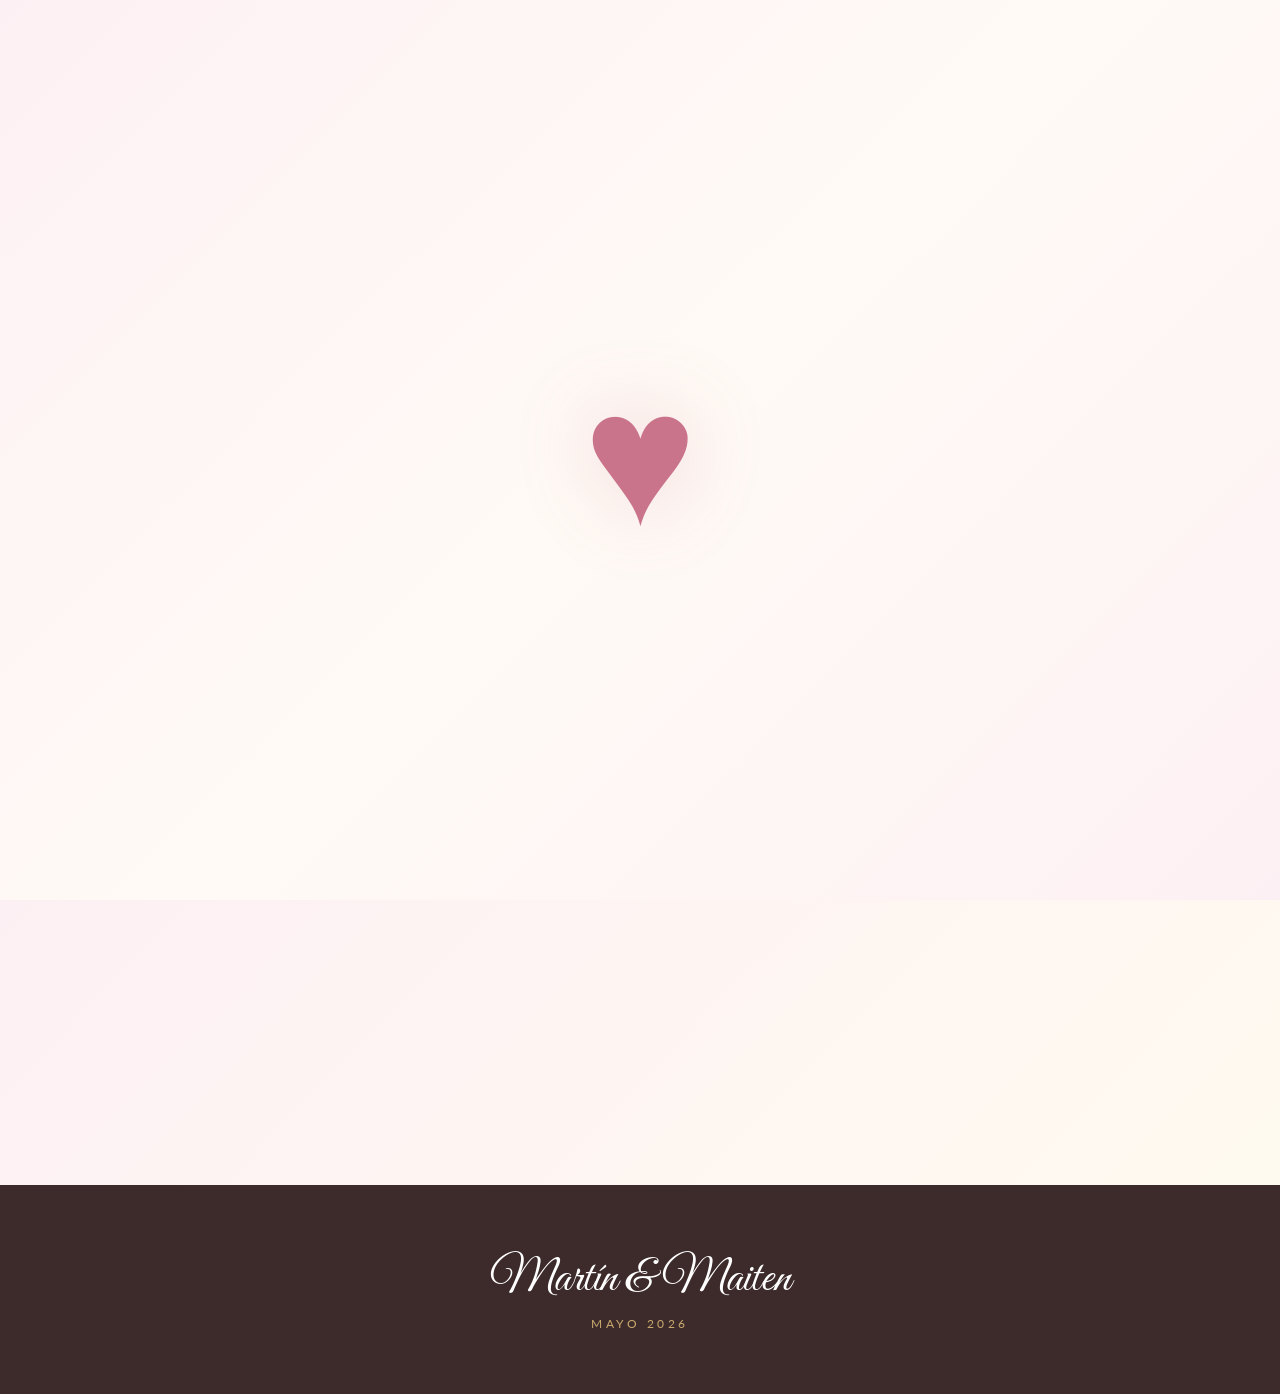
==== index.html @ b2c6ee9d "a" ====
<!DOCTYPE html>
<html lang="es">
<head>
    <meta charset="UTF-8">
    <meta name="viewport" content="width=device-width, initial-scale=1.0">
    <title>M & M</title>
    <link rel="icon" type="image/png" href="https://images.icon-icons.com/1661/PNG/512/12135kissmark_110383.png">
    <link href="https://fonts.googleapis.com/css2?family=Great+Vibes&family=Playfair+Display:ital,wght@0,400;0,600;1,400&family=Lato:wght@300;400&display=swap" rel="stylesheet">
    <link rel="stylesheet" href="css/styles.css">
</head>
<body>

<!-- ════════════ OVERLAY ════════════ -->
<div id="overlay">

    <!-- Fase 1: corazón -->
    <div id="ov-intro">
        <div id="ov-heart-big">♥</div>
    </div>

    <!-- Fase 2: invitación -->
    <div class="ov-box" id="ov-box">
        <span class="ov-heart">♥</span>
        <div class="ov-names">Maiten</div>
        <div class="ov-question">Estás siendo cordialmente invitada a una salida romántica con tu novio ¿Aceptás esta invitación?</div>
        <div class="ov-btns">
            <button id="btn-si" onclick="acceptInvite()">Sí &nbsp;♥</button>
            <button id="btn-no">No</button>
        </div>
    </div>

</div>

<!-- ════════════ HERO ════════════ -->
<section id="hero">
    <div class="petals-container" id="petals"></div>
    <div class="hero-content">
        <div class="hero-eyebrow">una celebración de amor</div>
        <div class="hero-names">M &amp; M</div>
        <div class="hero-sub">Martín &amp; Maiten</div>
        <div class="divider">
            <div class="line"></div><div class="dot"></div><div class="line"></div>
        </div>
        <div class="hero-title">
            <span id="hero-toggle" class="hero-toggle">9 meses de novios</span>
        </div>
    </div>
    <div class="scroll-cue" onclick="document.getElementById('contador').scrollIntoView({behavior:'smooth'})">
        <span>seguir</span>
        <div class="arrow"></div>
    </div>
</section>

<div id="contador" class="full-bleed">
    <div class="inner" style="text-align:center">
        <div class="eyebrow fi">Todavia es una sorpresa</div>
        <div class="sec-title fi">Todavia es un secreto 🤫</div>
    </div>
</div>
<!-- 
    ════════════ CONTADOR ════════════ 
    <div id="contador" class="full-bleed">
        <div class="inner" style="text-align:center">
            <div class="eyebrow fi">el tiempo vuela cuando estás con vos</div>
            <div class="sec-title fi">Nuestro tiempo juntos</div>
            <div class="counters-grid fi">

                <div class="counter-card">
                    <div class="cnt-num" id="dias-novios">—</div>
                    <div class="cnt-unit">días</div>
                    <div class="cnt-label">de novios</div>
                </div>

                <div class="counter-card">
                    <div class="cnt-num" id="dias-salida">—</div>
                    <div class="cnt-unit">días</div>
                    <div class="cnt-label">de nuestra primera salida</div>
                </div>

                <div class="counter-card">
                    <div class="cnt-num" id="dias-conocidos">—</div>
                    <div class="cnt-unit">días</div>
                    <div class="cnt-label">de conocernos</div>
                </div>

            </div>
        </div>
    </div>


     ════════════ AGENDA ════════════ 
    <div id="agenda" class="full-bleed">
        <div class="inner" style="text-align:center">
            <div class="eyebrow fi">lo que viene</div>
            <div class="sec-title fi">El plan del día</div>
            <div class="date-badge fi">21 · Mayo · 2026</div>

            <div class="agenda-program">
                <div class="ap-item">
                    <div class="ap-time">18:00</div>
                    <div class="ap-content">
                        <div class="ap-icon">🌸</div>
                        <div class="ap-title">Encuentro en nuestro lugar</div>
                        <div class="ap-desc">El inicio de una noche muy especial</div>
                    </div>
                </div>
                <div class="ap-item">
                    <div class="ap-time">19:30</div>
                    <div class="ap-content">
                        <div class="ap-icon">🥂</div>
                        <div class="ap-title">Brindis por nosotros</div>
                        <div class="ap-desc">Por todo lo que construimos y lo que viene</div>
                    </div>
                </div>
                <div class="ap-item">
                    <div class="ap-time">20:30</div>
                    <div class="ap-content">
                        <div class="ap-icon">🕯️</div>
                        <div class="ap-title">Cena romántica</div>
                        <div class="ap-desc">Una mesa solo para los dos</div>
                    </div>
                </div>
                <div class="ap-item">
                    <div class="ap-time">22:00</div>
                    <div class="ap-content">
                        <div class="ap-icon">🌙</div>
                        <div class="ap-title">Paseo bajo las estrellas</div>
                        <div class="ap-desc">De la mano, como siempre</div>
                    </div>
                </div>
                <div class="ap-item">
                    <div class="ap-time">23:00</div>
                    <div class="ap-content">
                        <div class="ap-icon">🎁</div>
                        <div class="ap-title">La sorpresa ✨</div>
                        <div class="ap-desc">Eso no se cuenta… ya lo vas a ver</div>
                    </div>
                </div>
            </div>
        </div>
    </div>

     ════════════ COUNTDOWN ════════════
    <div id="countdown" class="full-bleed">
        <div class="inner" style="text-align:center">
            <div class="eyebrow fi" style="color:var(--gold);opacity:.7">nos encontramos en</div>
            <div class="sec-title fi" style="color:white">9 de Junio, 2026</div>

            <div class="cd-grid fi">
                <div class="cd-unit">
                    <div class="cd-num" id="cd-days">--</div>
                    <div class="cd-label">días</div>
                </div>
                <div class="cd-sep">:</div>
                <div class="cd-unit">
                    <div class="cd-num" id="cd-hours">--</div>
                    <div class="cd-label">horas</div>
                </div>
                <div class="cd-sep">:</div>
                <div class="cd-unit">
                    <div class="cd-num" id="cd-mins">--</div>
                    <div class="cd-label">minutos</div>
                </div>
                <div class="cd-sep">:</div>
                <div class="cd-unit">
                    <div class="cd-num" id="cd-secs">--</div>
                    <div class="cd-label">segundos</div>
                </div>
            </div>
        </div>
    </div>

    ════════════ CARTA ════════════ 
    <div id="carta" class="section-wrap" style="text-align:center">
        <div class="eyebrow fi">desde el corazón</div>
        <div class="sec-title fi">Para vos</div>
        <div class="sec-sub fi">Algunas cosas que no siempre se dicen pero se sienten</div>

        <div class="letter fi">
            <div class="letter-body">
                Hace un año apareció alguien que cambió la forma en que veo el mundo.
                No lo planeé, no lo busqué especialmente —&nbsp;simplemente pasó,
                como pasan las cosas que realmente importan.
                <br><br>
                Hoy, con 9 meses de novios y 12 de conocernos, solo puedo decir una cosa:
                gracias por elegirme cada día. Por las charlas que no terminan,
                por los silencios que no incomodan, por hacerme reír cuando más lo necesito.
                <br><br>
                Esto es solo el principio. Y yo quiero estar en cada capítulo.
            </div>
            <div class="letter-sign">Con todo mi amor, M ♥</div>
        </div>
    </div>

     ════════════ GALERÍA ════════════ 
    <div id="galeria" class="full-bleed">
        <div class="inner" style="text-align:center">
            <div class="eyebrow fi">nuestros momentos</div>
            <div class="sec-title fi">Nuestra galería</div>
            <div class="sec-sub fi">Los recuerdos que guardamos</div>

            <div class="gallery-grid fi">
                <div class="g-item"><div class="g-ph"><div class="ico">📷</div><div class="lbl">tu foto favorita</div></div></div>
                <div class="g-item"><div class="g-ph"><div class="ico">🌸</div></div></div>
                <div class="g-item"><div class="g-ph"><div class="ico">✨</div></div></div>
                <div class="g-item"><div class="g-ph"><div class="ico">🥂</div></div></div>
                <div class="g-item"><div class="g-ph"><div class="ico">🌙</div></div></div>
                <div class="g-item"><div class="g-ph"><div class="ico">♥</div></div></div>
            </div>
        </div>
    </div>
-->
<!-- ════════════ FOOTER ════════════ -->
<footer>
    <div class="ft-names">Martín &amp; Maiten</div>
    <div class="ft-tag">Mayo 2026</div>
</footer>

<script src="js/overlay.js"></script>
<script src="js/app.js"></script>

</body>
</html>
---- css/styles.css ----
/* ═══════════════════════════════════════════════
   M & M — Estilos
   ═══════════════════════════════════════════════ */

/* ── RESET & BASE ─────────────────────────────── */
*, *::before, *::after { margin: 0; padding: 0; box-sizing: border-box; }

:root {
    --rose:       #c9748a;
    --rose-light: #f0c8d4;
    --gold:       #c9a96e;
    --cream:      #fdf6f0;
    --dark:       #3d2b2b;
    --text:       #5a3e3e;
}

html { scroll-behavior: smooth; }

body {
    font-family: 'Lato', sans-serif;
    background: var(--cream);
    color: var(--text);
    overflow-x: hidden;
}

/* ══════════════════════════════════════════════
   OVERLAY
══════════════════════════════════════════════ */
#overlay {
    position: fixed;
    inset: 0;
    background: linear-gradient(135deg, #fdf0f4 0%, #fffaf5 50%, #fdf0f4 100%);
    z-index: 9999;
    display: flex;
    align-items: center;
    justify-content: center;
    text-align: center;
    overflow: hidden;
    transition: opacity .8s ease;
}
#overlay.hiding { opacity: 0; pointer-events: none; }

/* ── Fase 1: corazón intro ────────────────────── */
#ov-intro {
    position: absolute;
    inset: 0;
    display: flex;
    align-items: center;
    justify-content: center;
    z-index: 2;
}
#ov-heart-big {
    font-size: clamp(6rem, 22vw, 12rem);
    color: var(--rose);
    cursor: pointer;
    user-select: none;
    animation: pulse 1.4s ease infinite;
    text-shadow: 0 0 80px rgba(201,116,138,.25);
    line-height: 1;
}
#ov-heart-big.boom {
    animation: heartBoom .6s ease forwards;
    pointer-events: none;
}
@keyframes heartBoom {
    0%   { transform: scale(1);  opacity: 1;  }
    50%  { transform: scale(3);  opacity: .6; }
    100% { transform: scale(9);  opacity: 0;  }
}

/* ── Fase 2: invitación ───────────────────────── */
.ov-box {
    position: relative;
    z-index: 1;
    padding: 3rem 2rem;
}
#ov-box {
    opacity: 0;
    pointer-events: none;
}
#ov-box.visible {
    pointer-events: auto;
    animation: ov-enter .9s cubic-bezier(.34, 1.56, .64, 1) both;
}
@keyframes ov-enter {
    from { opacity: 0; transform: scale(.85) translateY(24px); }
    to   { opacity: 1; transform: scale(1)   translateY(0);    }
}

.ov-heart {
    font-size: 2.8rem;
    color: var(--rose);
    display: block;
    margin-bottom: .8rem;
    animation: pulse 1.6s ease infinite;
}
@keyframes pulse {
    0%, 100% { transform: scale(1);    }
    50%       { transform: scale(1.18); }
}

.ov-names {
    font-family: 'Great Vibes', cursive;
    font-size: clamp(3.5rem, 13vw, 8rem);
    color: var(--rose);
    line-height: 1;
    text-shadow: 2px 4px 24px rgba(201, 116, 138, .18);
    margin-bottom: .3rem;
}

.ov-question {
    font-family: 'Playfair Display', serif;
    font-size: clamp(1.05rem, 3vw, 1.55rem);
    color: var(--text);
    margin: 1.6rem 0 2.8rem;
}

.ov-btns {
    display: flex;
    gap: 1.4rem;
    justify-content: center;
    flex-wrap: wrap;
}

#btn-si {
    font-family: 'Playfair Display', serif;
    font-size: 1.05rem;
    padding: .85rem 2.8rem;
    background: var(--rose);
    color: white;
    border: none;
    cursor: pointer;
    letter-spacing: .06em;
    transition: background .25s, transform .3s ease, box-shadow .3s ease;
    box-shadow: 0 4px 20px rgba(201, 116, 138, .35);
}
#btn-si:hover {
    background: #b5607a;
    transform: scale(1.06);
    box-shadow: 0 6px 30px rgba(201, 116, 138, .5);
}
#btn-si.spotlight {
    transform: scale(1.06);
    box-shadow: 0 6px 28px rgba(201, 116, 138, .55);
}

#btn-no {
    font-family: 'Playfair Display', serif;
    font-size: 1.05rem;
    padding: .85rem 2.8rem;
    background: transparent;
    color: var(--text);
    border: 1px solid var(--rose-light);
    cursor: pointer;
    letter-spacing: .06em;
    transition: opacity .3s ease,
                transform .3s ease,
                left .35s cubic-bezier(.34, 1.56, .64, 1),
                top  .35s cubic-bezier(.34, 1.56, .64, 1);
}
#btn-no.dimmed { opacity: .45; transform: translateX(10px); }

@keyframes sparkleUp {
    0%   { opacity: 1; transform: translateY(0)     scale(1);  }
    100% { opacity: 0; transform: translateY(-36px) scale(.5); }
}

/* ══════════════════════════════════════════════
   TRANSICIÓN DE FLORES
══════════════════════════════════════════════ */

/* Fondo que cubre TODO al inicio, se quita cuando todas las flores están abiertas */
.flower-burst {
    position: fixed;
    inset: 0;
    z-index: 10000;
    pointer-events: none;
    overflow: hidden;
    background: #fff8fb;
    transition: background-color .5s ease;
}

/* Cada flor: bloom → hold → exit (ciclo completo, se superponen) */
.fl {
    position: absolute;
    opacity: 0;
    line-height: 1;
    animation-name: flLife;
    animation-timing-function: ease;
    animation-fill-mode: forwards;
}
@keyframes flLife {
    0%   { opacity: 0;   transform: translate(-50%,-50%) scale(0)    rotate(-20deg); }
    18%  { opacity: 1;   transform: translate(-50%,-50%) scale(1.12) rotate(8deg);   }
    52%  { opacity: 1;   transform: translate(-50%,-50%) scale(1)    rotate(3deg);   }
    80%  { opacity: .75; transform: translate(-50%,-50%) scale(1.06) rotate(-4deg);  }
    100% { opacity: 0;   transform: translate(-50%,-50%) scale(.35)  rotate(25deg);  }
}

/* ══════════════════════════════════════════════
   PÉTALOS
══════════════════════════════════════════════ */
.petals-container {
    position: absolute;
    inset: 0;
    pointer-events: none;
    overflow: hidden;
}
.petal {
    position: absolute;
    top: -20px;
    opacity: .7;
    animation: fall linear infinite;
}
@keyframes fall {
    from { transform: translateY(-20px) rotate(0deg);   opacity: .8; }
    to   { transform: translateY(110vh) rotate(360deg); opacity: 0;  }
}

/* ══════════════════════════════════════════════
   HERO
══════════════════════════════════════════════ */
#hero {
    height: 100vh;
    background: linear-gradient(135deg, #fdf0f4 0%, #fffaf5 50%, #fdf0f4 100%);
    display: flex;
    flex-direction: column;
    align-items: center;
    justify-content: center;
    text-align: center;
    position: relative;
    overflow: hidden;
}

.hero-content { position: relative; z-index: 1; padding: 2rem; }

.hero-eyebrow {
    font-weight: 300;
    letter-spacing: .35em;
    text-transform: uppercase;
    font-size: .72rem;
    color: var(--gold);
    margin-bottom: 1.4rem;
}

.hero-names {
    font-family: 'Great Vibes', cursive;
    font-size: clamp(4.5rem, 14vw, 10rem);
    color: var(--rose);
    line-height: 1;
    text-shadow: 2px 4px 24px rgba(201, 116, 138, .18);
    margin-bottom: .4rem;
}

.hero-sub {
    font-weight: 300;
    font-size: .85rem;
    letter-spacing: .25em;
    color: var(--gold);
    margin-bottom: 2rem;
}

.divider {
    display: flex;
    align-items: center;
    gap: .8rem;
    margin: 0 auto 1.8rem;
    width: fit-content;
}
.divider .line { width: 55px; height: 1px; background: var(--gold); }
.divider .dot  { width: 5px; height: 5px; background: var(--rose); border-radius: 50%; }

.hero-title {
    font-family: 'Playfair Display', serif;
    font-size: clamp(1rem, 2.8vw, 1.35rem);
    font-weight: 400;
    color: var(--text);
    line-height: 2;
}

.scroll-cue {
    position: absolute;
    bottom: 2rem;
    display: flex;
    flex-direction: column;
    align-items: center;
    gap: .5rem;
    animation: bob 2s ease infinite;
    cursor: pointer;
}
.scroll-cue span { font-size: .65rem; letter-spacing: .25em; text-transform: uppercase; color: var(--gold); }
.scroll-cue .arrow {
    width: 18px; height: 18px;
    border-right: 1px solid var(--gold);
    border-bottom: 1px solid var(--gold);
    transform: rotate(45deg);
}
@keyframes bob {
    0%, 100% { transform: translateY(0); }
    50%       { transform: translateY(7px); }
}

/* ══════════════════════════════════════════════
   SECCIONES COMPARTIDAS
══════════════════════════════════════════════ */
.section-wrap {
    padding: 5.5rem 2rem;
    max-width: 920px;
    margin: 0 auto;
}
.full-bleed { max-width: 100%; padding: 5.5rem 2rem; }
.full-bleed .inner { max-width: 920px; margin: 0 auto; }

.eyebrow {
    font-size: .68rem;
    letter-spacing: .4em;
    text-transform: uppercase;
    color: var(--gold);
    margin-bottom: .6rem;
}
.sec-title {
    font-family: 'Great Vibes', cursive;
    font-size: clamp(2.4rem, 7vw, 3.8rem);
    color: var(--rose);
    margin-bottom: .4rem;
}
.sec-sub {
    font-family: 'Playfair Display', serif;
    font-size: .95rem;
    font-style: italic;
    color: var(--text);
    opacity: .65;
    margin-bottom: 3rem;
}

/* ══════════════════════════════════════════════
   CONTADOR DE DÍAS
══════════════════════════════════════════════ */
#contador { background: linear-gradient(135deg, #fdf0f4, #fffaf0); }

.counters-grid {
    display: grid;
    grid-template-columns: repeat(3, 1fr);
    gap: 2rem;
    margin-top: .5rem;
}

.counter-card {
    padding: 2.8rem 2rem;
    background: white;
    box-shadow: 0 4px 32px rgba(201, 116, 138, .1);
    position: relative;
    text-align: center;
    cursor: pointer;
    transition: transform .25s ease, box-shadow .25s ease;
}
.counter-card:hover {
    transform: translateY(-3px);
    box-shadow: 0 8px 40px rgba(201, 116, 138, .18);
}
.counter-card::before {
    content: '';
    position: absolute; top: 0; left: 0; right: 0; height: 3px;
    background: linear-gradient(90deg, var(--rose), var(--gold));
}

.cnt-num  { font-family: 'Playfair Display', serif; font-size: clamp(3.2rem, 9vw, 5.5rem); color: var(--rose); line-height: 1; margin-bottom: .4rem; }
.cnt-unit { font-size: .7rem; letter-spacing: .3em; text-transform: uppercase; color: var(--gold); margin-bottom: .5rem; }
.cnt-label{ font-family: 'Great Vibes', cursive; font-size: 1.9rem; color: var(--dark); transition: opacity .3s; }
.cnt-hint { font-size: .65rem; color: var(--gold); letter-spacing: .1em; margin-top: .5rem; opacity: 0; transition: opacity .3s; }
.counter-card:hover .cnt-hint { opacity: 1; }


/* ══════════════════════════════════════════════
   AGENDA — PROGRAMA
══════════════════════════════════════════════ */
#agenda { background: linear-gradient(135deg, #fffaf0, #fdf0f4); text-align: center; }

.date-badge {
    display: inline-block;
    padding: .45rem 2rem;
    border: 1px solid var(--gold);
    color: var(--gold);
    font-size: .72rem;
    letter-spacing: .3em;
    text-transform: uppercase;
    margin-bottom: 3rem;
}

.agenda-program {
    max-width: 440px;
    margin: 0 auto;
    position: relative;
    text-align: left;
}

/* Línea vertical conectora */
.agenda-program::before {
    content: '';
    position: absolute;
    left: 62px;
    top: 24px;
    bottom: 24px;
    width: 1px;
    background: linear-gradient(180deg,
        transparent 0%,
        var(--rose-light) 8%,
        var(--rose-light) 92%,
        transparent 100%);
}

.ap-item {
    display: flex;
    align-items: center;
    padding: 1.55rem 0;
    position: relative;
    cursor: default;
}

/* Dot sobre la línea */
.ap-item::before {
    content: '';
    position: absolute;
    left: 58px;
    width: 9px;
    height: 9px;
    background: white;
    border: 1.5px solid var(--rose-light);
    border-radius: 50%;
    z-index: 1;
    transition: border-color .25s ease, background .25s ease;
}
.ap-item:hover::before,
.ap-item:last-child::before {
    border-color: var(--rose);
    background: var(--rose-light);
}

.ap-time {
    font-family: 'Playfair Display', serif;
    font-size: .9rem;
    color: var(--rose);
    width: 62px;
    flex-shrink: 0;
    font-weight: 600;
    letter-spacing: .02em;
}

.ap-content {
    padding-left: 1.8rem;
    flex: 1;
}

.ap-icon  { font-size: 1.1rem; margin-bottom: .25rem; line-height: 1; }

.ap-title {
    font-family: 'Playfair Display', serif;
    font-size: 1rem;
    color: var(--dark);
    margin-bottom: .18rem;
    transition: color .25s ease;
}
.ap-item:hover .ap-title { color: var(--rose); }

.ap-desc { font-size: .78rem; color: var(--text); opacity: .55; line-height: 1.55; }

/* ══════════════════════════════════════════════
   COUNTDOWN
══════════════════════════════════════════════ */
#countdown {
    background: var(--dark);
    text-align: center;
}

.cd-grid {
    display: flex;
    align-items: center;
    justify-content: center;
    gap: .75rem;
    margin-top: 2.5rem;
    flex-wrap: wrap;
}

.cd-unit {
    display: flex;
    flex-direction: column;
    align-items: center;
    min-width: 80px;
}

.cd-num {
    font-family: 'Playfair Display', serif;
    font-size: clamp(2.8rem, 9vw, 5rem);
    color: var(--rose);
    line-height: 1;
    font-weight: 600;
    transition: transform .15s ease;
}
.cd-num.tick { transform: scale(1.08); }

.cd-label {
    font-size: .6rem;
    letter-spacing: .3em;
    text-transform: uppercase;
    color: rgba(255, 255, 255, .4);
    margin-top: .5rem;
}

.cd-sep {
    font-family: 'Playfair Display', serif;
    font-size: clamp(1.5rem, 5vw, 2.8rem);
    color: var(--gold);
    opacity: .5;
    padding-bottom: 1.4rem;
    user-select: none;
}

/* ══════════════════════════════════════════════
   CARTA
══════════════════════════════════════════════ */
#carta { text-align: center; }

.letter {
    max-width: 660px;
    margin: 0 auto;
    background: white;
    padding: 3rem 3.5rem;
    box-shadow: 0 4px 40px rgba(201, 116, 138, .1);
    position: relative;
}
.letter::before { content: '✦'; position: absolute; top: 1.1rem; left: 1.5rem; color: var(--rose-light); font-size: 1.4rem; }
.letter::after  { content: '✦'; position: absolute; bottom: 1.1rem; right: 1.5rem; color: var(--rose-light); font-size: 1.4rem; }

.letter-body {
    font-family: 'Playfair Display', serif;
    font-size: .98rem;
    line-height: 2;
    color: var(--text);
    font-style: italic;
    margin-bottom: 2rem;
}
.letter-sign { font-family: 'Great Vibes', cursive; font-size: 2.1rem; color: var(--rose); }

/* ══════════════════════════════════════════════
   GALERÍA
══════════════════════════════════════════════ */
#galeria { background: linear-gradient(135deg, #fdf0f4, #fffaf0); text-align: center; }

.gallery-grid {
    display: grid;
    grid-template-columns: repeat(3, 1fr);
    grid-auto-rows: 200px;
    gap: 1rem;
    margin-top: 1rem;
}
.g-item {
    background: var(--rose-light);
    overflow: hidden;
    cursor: pointer;
    transition: transform .3s ease, box-shadow .3s ease;
}
.g-item:hover { transform: scale(1.02); box-shadow: 0 8px 30px rgba(201, 116, 138, .2); }
.g-item:first-child { grid-column: span 2; grid-row: span 2; }
.g-ph {
    width: 100%; height: 100%;
    display: flex; flex-direction: column;
    align-items: center; justify-content: center;
    gap: .4rem;
    background: linear-gradient(135deg, #f0c8d4, #fad4d8);
    color: var(--rose);
}
.g-ph .ico { font-size: 1.8rem; opacity: .45; }
.g-ph .lbl { font-size: .65rem; letter-spacing: .2em; text-transform: uppercase; opacity: .4; }

/* ══════════════════════════════════════════════
   FOOTER
══════════════════════════════════════════════ */
footer { text-align: center; padding: 4rem 2rem; background: var(--dark); }
.ft-names { font-family: 'Great Vibes', cursive; font-size: 3rem; color: white; margin-bottom: .5rem; }
.ft-tag   { font-size: .72rem; letter-spacing: .3em; text-transform: uppercase; color: var(--gold); }

/* ══════════════════════════════════════════════
   FADE-IN AL SCROLL
══════════════════════════════════════════════ */
.fi {
    opacity: 0;
    transform: translateY(26px);
    transition: opacity .65s ease, transform .65s ease;
}
.fi.on { opacity: 1; transform: translateY(0); }

/* Agenda: items entran desde la izquierda en stagger */
.ap-item {
    opacity: 0;
    transform: translateX(-22px);
    transition: opacity .5s ease, transform .5s ease;
}
.ap-item.on            { opacity: 1; transform: translateX(0); }
/* Las transiciones de hover se aplican sobre el estado .on */
.ap-item.on:hover .ap-title { color: var(--rose); }

@keyframes slideOutLeft {
    from { opacity: 1; transform: translateX(0);     }
    to   { opacity: 0; transform: translateX(-28px); }
}
@keyframes slideInRight {
    from { opacity: 0; transform: translateX(28px); }
    to   { opacity: 1; transform: translateX(0);    }
}

.hero-toggle {
    cursor: pointer;
    display: inline-block;
    border-bottom: 1px solid rgba(201,116,138,.5);
    padding-bottom: 2px;
    transition: color .25s ease, border-color .25s ease;
}
.hero-toggle::after {
    content: ' ✦';
    font-size: .65em;
    color: var(--gold);
    opacity: .75;
    vertical-align: middle;
    transition: opacity .25s ease;
}
.hero-toggle:hover                { color: var(--rose); border-bottom-color: var(--rose); }
.hero-toggle:hover::after         { opacity: 1; }
.hero-toggle.slide-out            { animation: slideOutLeft .2s ease forwards; }
.hero-toggle.slide-in             { animation: slideInRight .25s ease forwards; }

/* ══════════════════════════════════════════════
   RESPONSIVE
══════════════════════════════════════════════ */

@media (max-width: 760px) {
    .counters-grid  { grid-template-columns: 1fr; gap: 1.5rem; }
}

@media (max-width: 560px) {
    .counters-grid  { gap: 1.2rem; }
    .gallery-grid   { grid-template-columns: repeat(2, 1fr); grid-auto-rows: 150px; }
    .g-item:first-child { grid-column: span 2; grid-row: span 1; }
    .letter { padding: 2rem 1.5rem; }
    .cd-unit { min-width: 62px; }
    .cd-sep  { font-size: 1.4rem; }
}

@media (max-width: 480px) {
    .section-wrap { padding: 4rem 1.2rem; }
    .full-bleed   { padding: 4rem 1.2rem; }
    .ov-btns      { flex-direction: column; align-items: center; }
    #btn-si, #btn-no { width: 100%; max-width: 220px; }
    .agenda-program::before { left: 50px; }
    .ap-item::before        { left: 46px; }
    .ap-time                { width: 50px; font-size: .82rem; }
    .ap-content             { padding-left: 1.4rem; }
    .hero-title   { font-size: .95rem; }
}
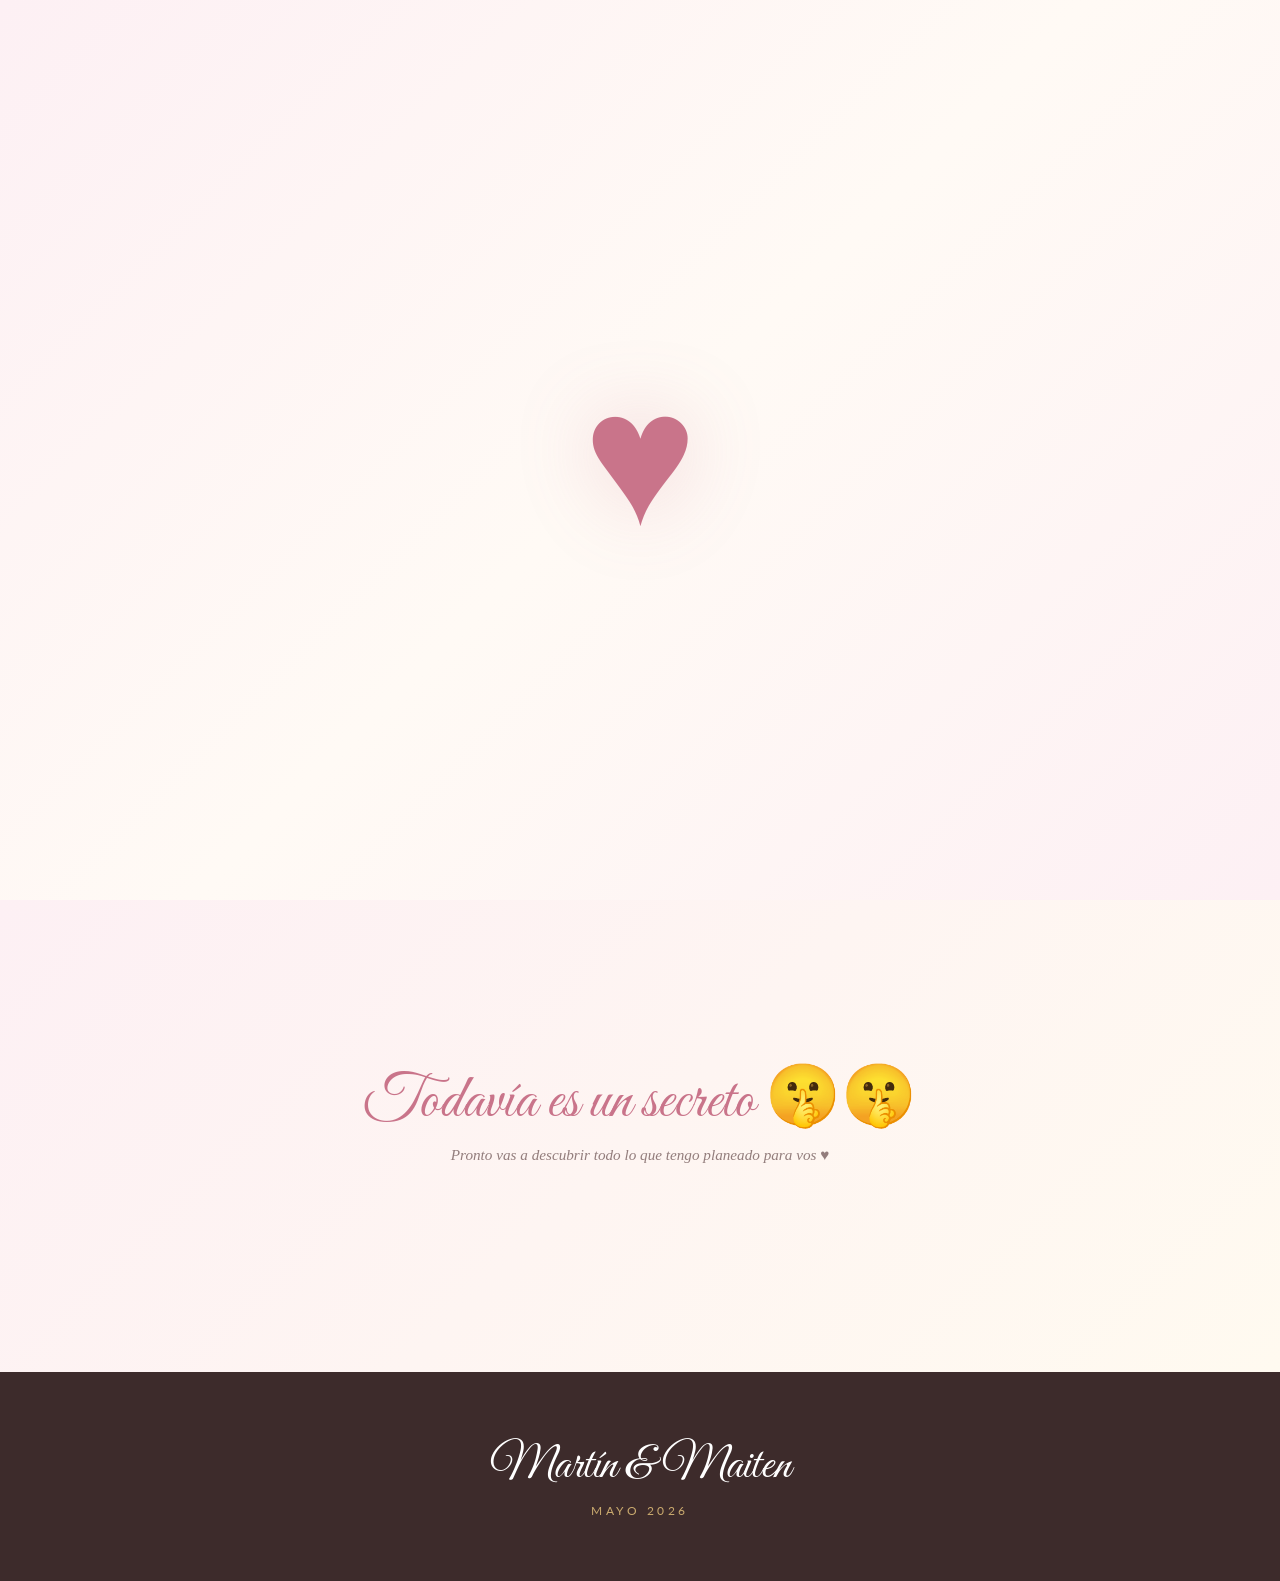
==== commit 012ac464: "muestra" ====
--- a/index.html
+++ b/index.html
@@ -3,8 +3,8 @@
 <head>
     <meta charset="UTF-8">
     <meta name="viewport" content="width=device-width, initial-scale=1.0">
-    <title>M & M</title>
-    <link rel="icon" type="image/png" href="https://images.icon-icons.com/1661/PNG/512/12135kissmark_110383.png">
+    <title>&lt;3</title>
+    <link rel="icon" href="data:image/svg+xml,<svg xmlns=%22http://www.w3.org/2000/svg%22 viewBox=%220 0 100 100%22><text y=%22.9em%22 font-size=%2290%22>💋</text></svg>">
     <link href="https://fonts.googleapis.com/css2?family=Great+Vibes&family=Playfair+Display:ital,wght@0,400;0,600;1,400&family=Lato:wght@300;400&display=swap" rel="stylesheet">
     <link rel="stylesheet" href="css/styles.css">
 </head>
@@ -51,10 +51,10 @@
     </div>
 </section>
 
-<div id="contador" class="full-bleed">
-    <div class="inner" style="text-align:center">
-        <div class="eyebrow fi">Todavia es una sorpresa</div>
-        <div class="sec-title fi">Todavia es un secreto 🤫</div>
+<div id="contador" class="full-bleed" style="padding: 10rem 2rem !important;">
+    <div class="inner" style="text-align:center;">
+        <div class="sec-title">Todavía es un secreto 🤫🤫</div>
+        <div class="sec-sub">Pronto vas a descubrir todo lo que tengo planeado para vos ♥</div>
     </div>
 </div>
 <!-- 
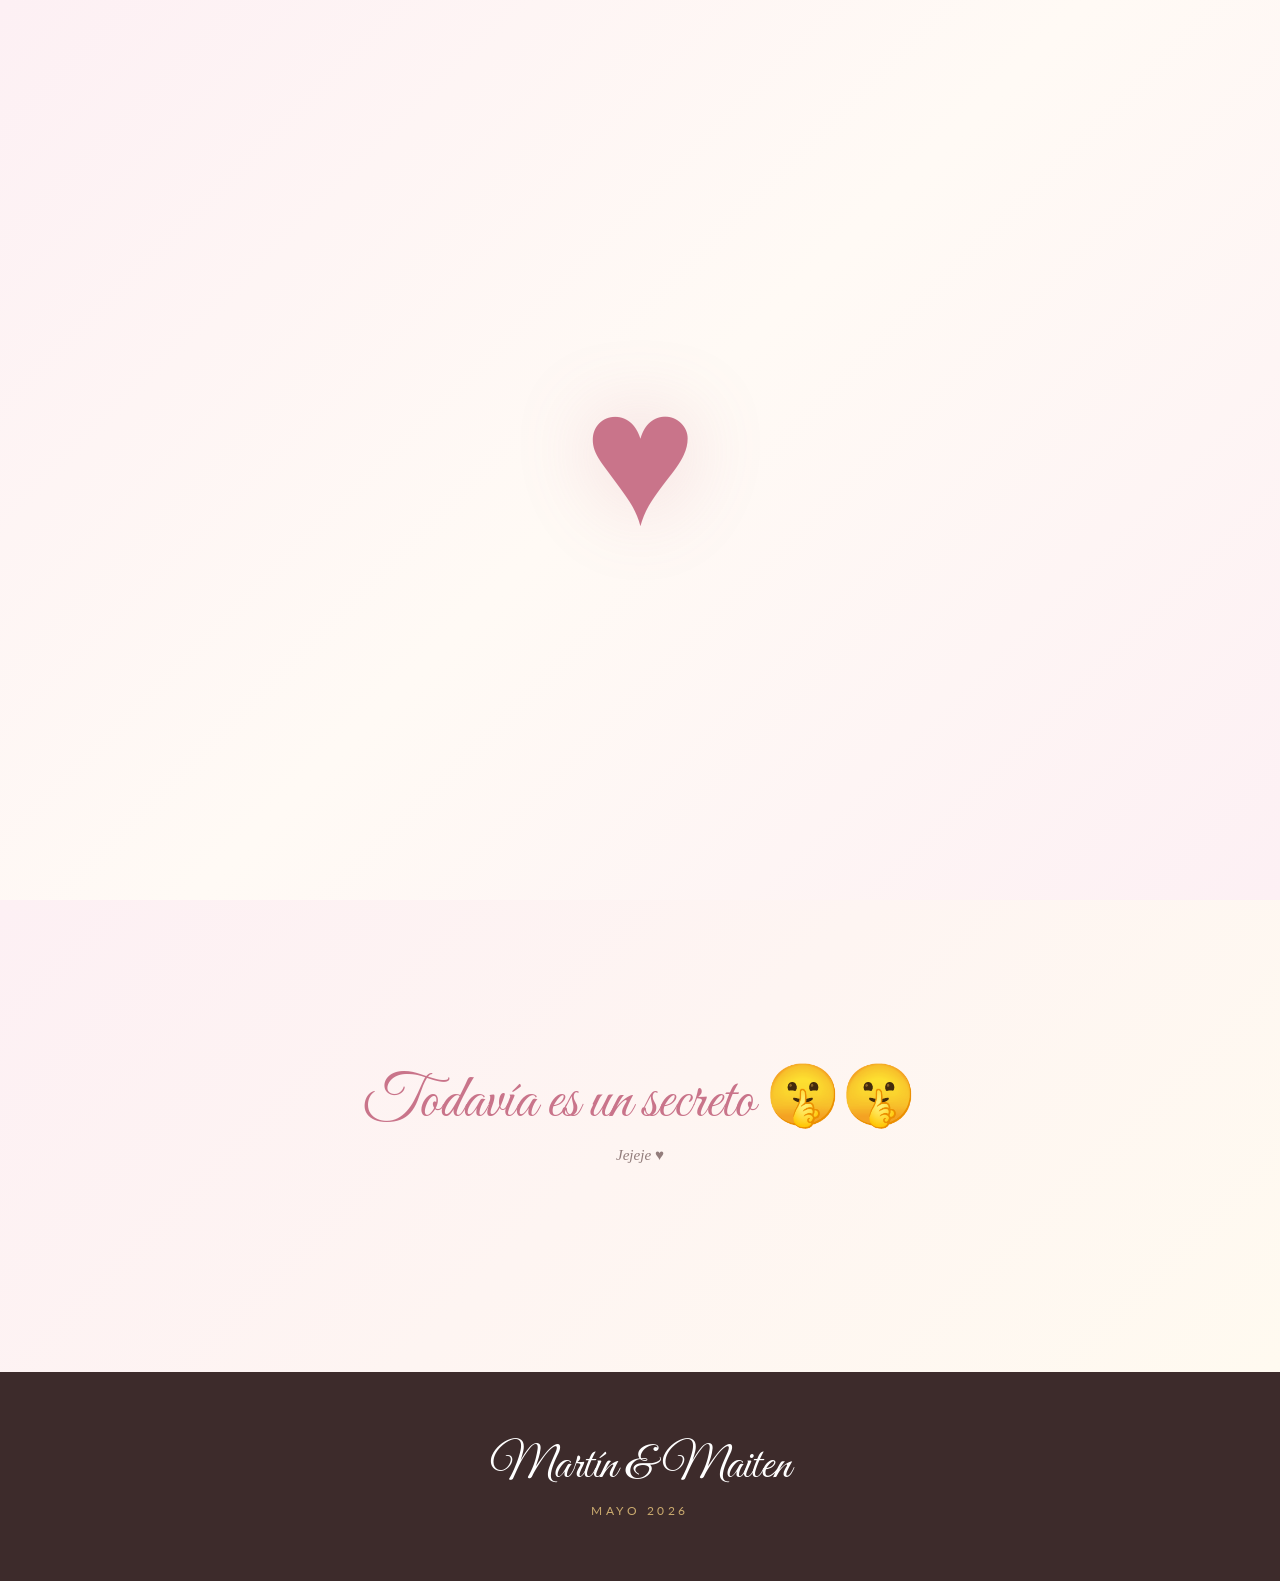
==== commit 23213674: "muestra" ====
--- a/index.html
+++ b/index.html
@@ -6,7 +6,7 @@
     <title>&lt;3</title>
     <link rel="icon" href="data:image/svg+xml,<svg xmlns=%22http://www.w3.org/2000/svg%22 viewBox=%220 0 100 100%22><text y=%22.9em%22 font-size=%2290%22>💋</text></svg>">
     <link href="https://fonts.googleapis.com/css2?family=Great+Vibes&family=Playfair+Display:ital,wght@0,400;0,600;1,400&family=Lato:wght@300;400&display=swap" rel="stylesheet">
-    <link rel="stylesheet" href="css/styles.css">
+    <link rel="stylesheet" href="./css/styles.css">
 </head>
 <body>
 
@@ -54,7 +54,7 @@
 <div id="contador" class="full-bleed" style="padding: 10rem 2rem !important;">
     <div class="inner" style="text-align:center;">
         <div class="sec-title">Todavía es un secreto 🤫🤫</div>
-        <div class="sec-sub">Pronto vas a descubrir todo lo que tengo planeado para vos ♥</div>
+        <div class="sec-sub">Jejeje ♥</div>
     </div>
 </div>
 <!-- 
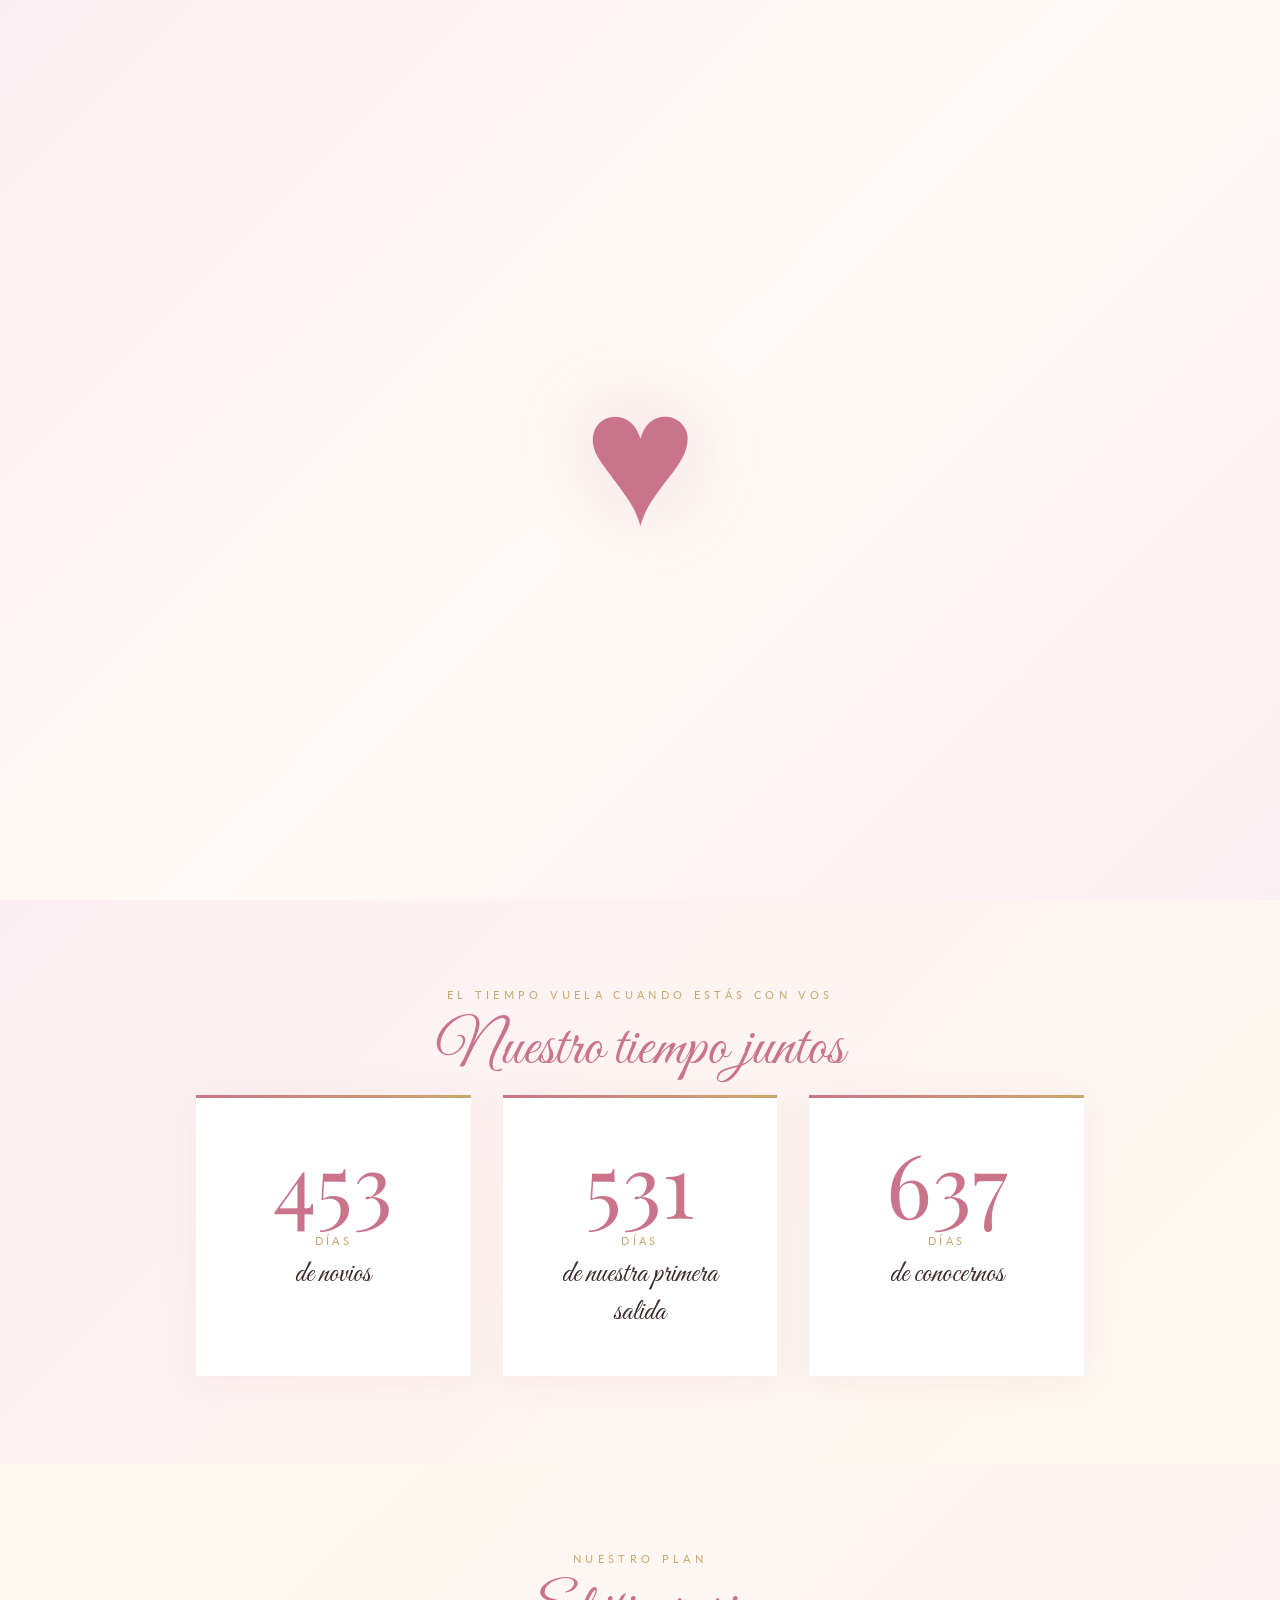
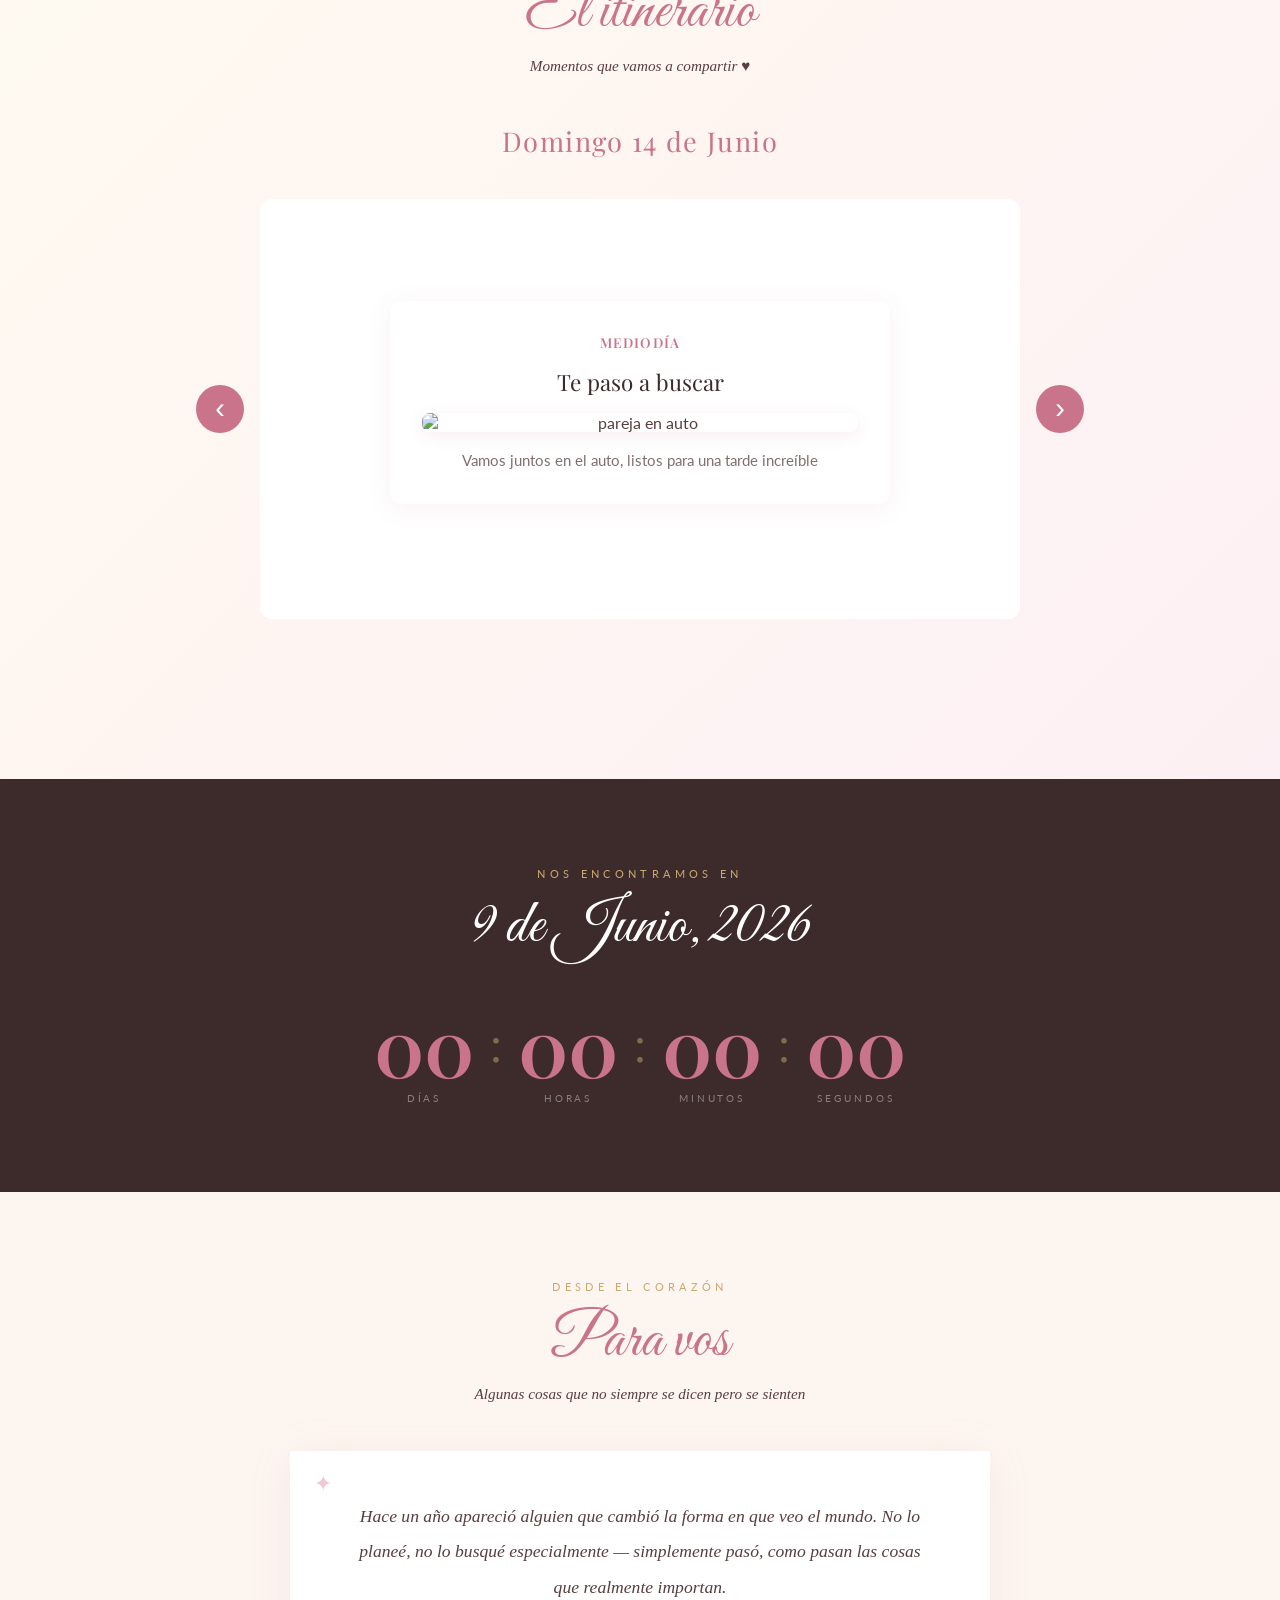
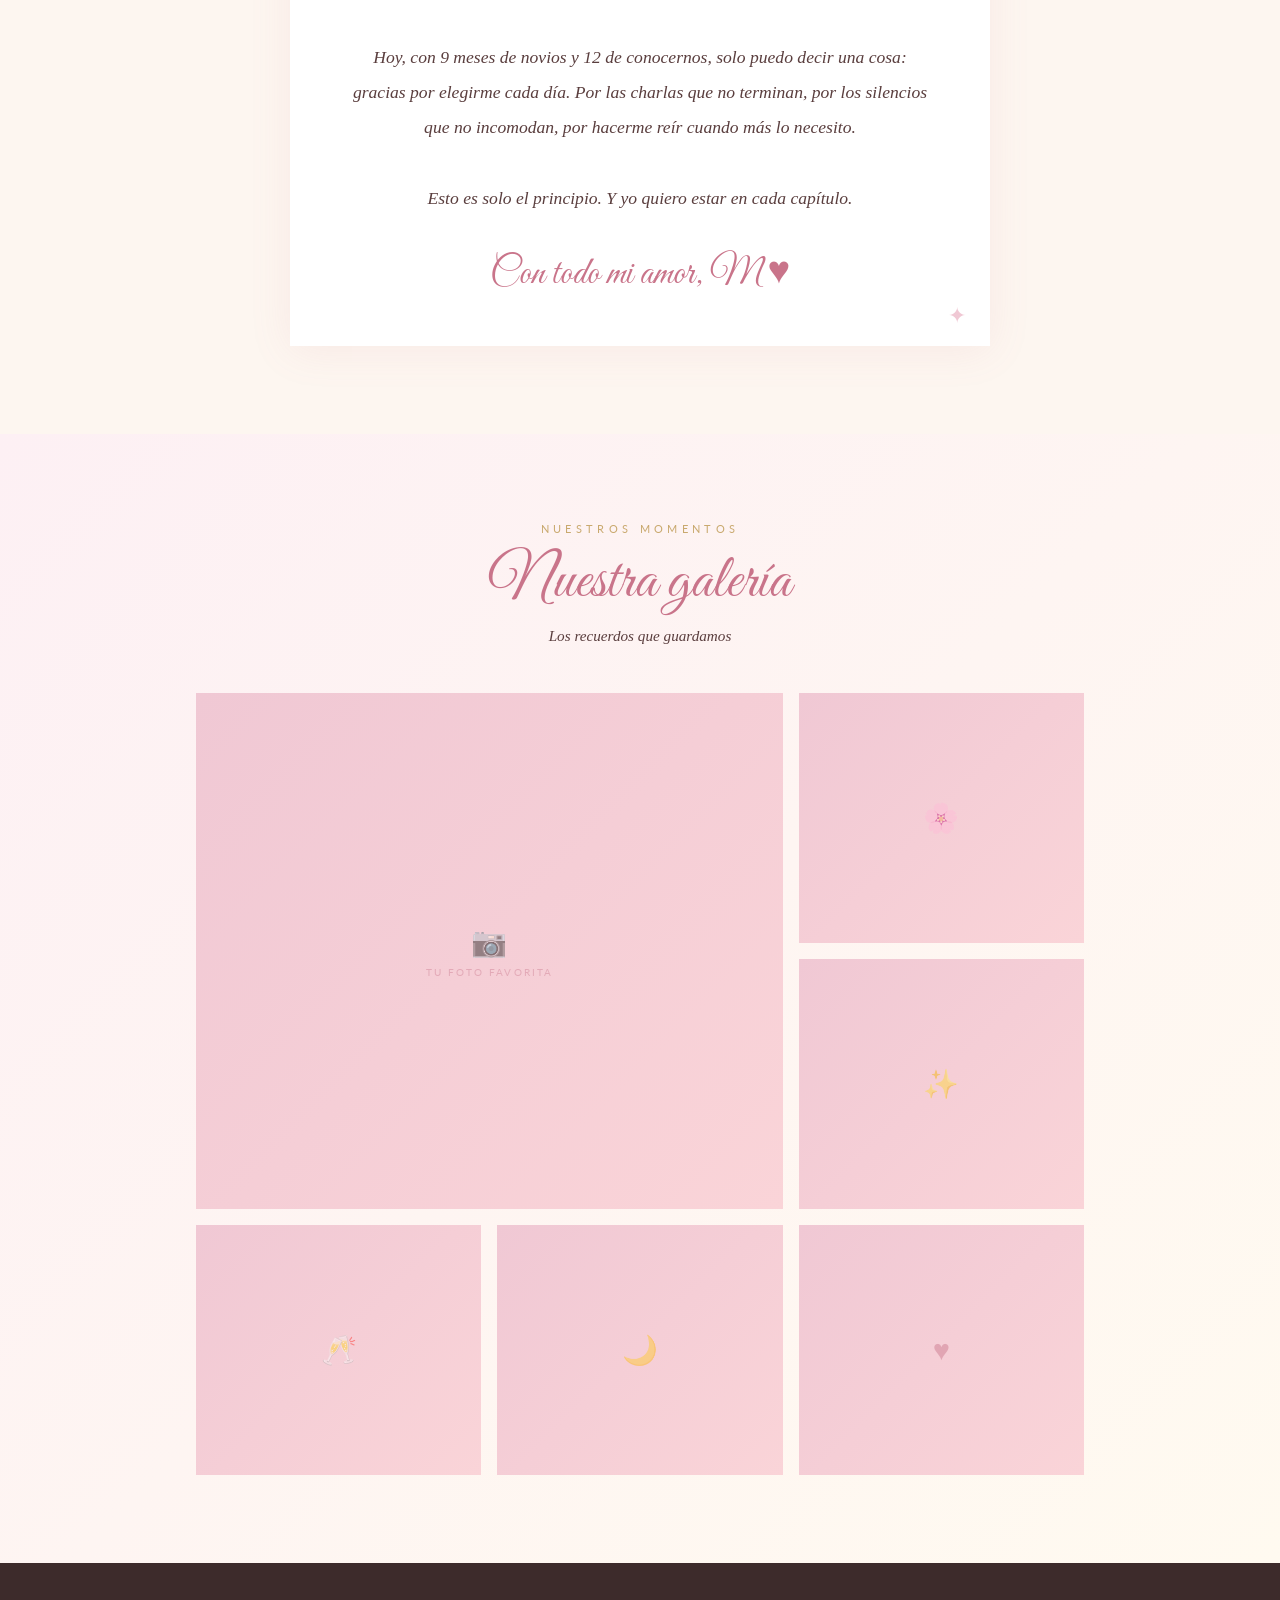
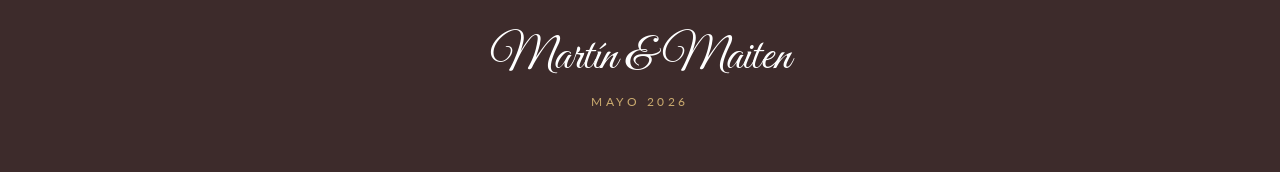
==== commit fa1a0b2c: "Mejora profesional de UX y responsividad Implementaciones principales: - Breakpoints granulares: mob" ====
--- a/index.html
+++ b/index.html
@@ -51,165 +51,237 @@
     </div>
 </section>
 
-<div id="contador" class="full-bleed" style="padding: 10rem 2rem !important;">
-    <div class="inner" style="text-align:center;">
-        <div class="sec-title">Todavía es un secreto 🤫🤫</div>
-        <div class="sec-sub">Jejeje ♥</div>
-    </div>
-</div>
-<!-- 
-    ════════════ CONTADOR ════════════ 
-    <div id="contador" class="full-bleed">
-        <div class="inner" style="text-align:center">
-            <div class="eyebrow fi">el tiempo vuela cuando estás con vos</div>
-            <div class="sec-title fi">Nuestro tiempo juntos</div>
-            <div class="counters-grid fi">
-
-                <div class="counter-card">
-                    <div class="cnt-num" id="dias-novios">—</div>
-                    <div class="cnt-unit">días</div>
-                    <div class="cnt-label">de novios</div>
-                </div>
-
-                <div class="counter-card">
-                    <div class="cnt-num" id="dias-salida">—</div>
-                    <div class="cnt-unit">días</div>
-                    <div class="cnt-label">de nuestra primera salida</div>
-                </div>
-
-                <div class="counter-card">
-                    <div class="cnt-num" id="dias-conocidos">—</div>
-                    <div class="cnt-unit">días</div>
-                    <div class="cnt-label">de conocernos</div>
-                </div>
-
-            </div>
-        </div>
-    </div>
-
-
-     ════════════ AGENDA ════════════ 
-    <div id="agenda" class="full-bleed">
-        <div class="inner" style="text-align:center">
-            <div class="eyebrow fi">lo que viene</div>
-            <div class="sec-title fi">El plan del día</div>
-            <div class="date-badge fi">21 · Mayo · 2026</div>
-
-            <div class="agenda-program">
-                <div class="ap-item">
-                    <div class="ap-time">18:00</div>
-                    <div class="ap-content">
-                        <div class="ap-icon">🌸</div>
-                        <div class="ap-title">Encuentro en nuestro lugar</div>
-                        <div class="ap-desc">El inicio de una noche muy especial</div>
+<div id="contador" class="full-bleed">
+    <div class="inner" style="text-align:center">
+        <div class="eyebrow fi">el tiempo vuela cuando estás con vos</div>
+        <div class="sec-title fi">Nuestro tiempo juntos</div>
+        <div class="counters-grid fi">
+            <div class="counter-card">
+                <div class="cnt-num" id="dias-novios">—</div>
+                <div class="cnt-unit">días</div>
+                <div class="cnt-label">de novios</div>
+            </div>
+            <div class="counter-card">
+                <div class="cnt-num" id="dias-salida">—</div>
+                <div class="cnt-unit">días</div>
+                <div class="cnt-label">de nuestra primera salida</div>
+            </div>
+            <div class="counter-card">
+                <div class="cnt-num" id="dias-conocidos">—</div>
+                <div class="cnt-unit">días</div>
+                <div class="cnt-label">de conocernos</div>
+            </div>
+        </div>
+    </div>
+</div>
+
+<!-- ════════════ ITINERARIO ════════════ -->
+<div id="agenda" class="full-bleed">
+    <div class="inner" style="text-align:center">
+        <div class="eyebrow fi">Nuestro plan</div>
+        <div class="sec-title fi">El itinerario</div>
+        <div class="sec-sub fi">Momentos que vamos a compartir ♥</div>
+
+        <!-- DOMINGO 14 DE JUNIO -->
+        <div class="itinerario-fecha">
+            <h3>Domingo 14 de Junio</h3>
+            <div class="carousel-container">
+                <button class="carousel-btn carousel-prev" id="btn-prev-carousel-1" onclick="carouselPrev('carousel-1')">‹</button>
+                <div class="carousel-viewport" id="carousel-1">
+                    <div class="carousel-track">
+                        <div class="carousel-item">
+                            <div class="carousel-card">
+                                <div class="card-time">MEDIODÍA</div>
+                                <div class="card-title">Te paso a buscar</div>
+                                <img src="https://media2.giphy.com/media/v1.Y2lkPTc5MGI3NjExZWlwOXV4bzBlb3p6OXM1dmwxaGM0dDVxdmNoNHN4aGp6YjYxdm5kbSZlcD12MV9pbnRlcm5hbF9naWZfYnlfaWQmY3Q9Zw/0OZ66yEuTboDASUL2j/giphy.gif" alt="pareja en auto" class="card-gif">
+                                <p>Vamos juntos en el auto, listos para una tarde increíble</p>
+                            </div>
+                        </div>
+
+                        <div class="carousel-item">
+                            <div class="carousel-card">
+                                <div class="card-time">TARDE</div>
+                                <div class="card-title">Vamos a comer!</div>
+                                <img src="https://media4.giphy.com/media/v1.Y2lkPTc5MGI3NjExOHYxdXoxNmdwdTZkNjFzamUwdW9hN2lhYnRnOWNqcHFyb3FpM25lbyZlcD12MV9pbnRlcm5hbF9naWZfYnlfaWQmY3Q9Zw/kJskc34OUQm0nFsCi8/giphy.gif" alt="pareja comiendo" class="card-gif">
+                                <p>Compartimos una comida deliciosa</p>
+                            </div>
+                        </div>
+
+                        <div class="carousel-item">
+                            <div class="carousel-card">
+                                <div class="card-time">TARDE</div>
+                                <div class="card-title">¡Ronda en el DOT!</div>
+                                <img src="https://media.giphy.com/media/v1.Y2lkPTc5MGI3NjExM2IzejdvanZxaGE0dTd0bDNlenh1eHZmYzg0dmc3ZnF6bHl4ZHNrbCZlcD12MV9naWZzX3NlYXJjaCZjdD1n/kG7L1w9gk6NY8iupm6/giphy.gif" alt="pareja jugando" class="card-gif">
+                                <p>Minigolf y competencia amistosa</p>
+                            </div>
+                        </div>
+
+                        <div class="carousel-item">
+                            <div class="carousel-card">
+                                <div class="card-time">ATARDECER</div>
+                                <div class="card-title">Un cafecito ☕</div>
+                                <img src="https://media4.giphy.com/media/v1.Y2lkPTc5MGI3NjExZXBoamZkc29qcTd3cWF5M21yaW9mYjIzamdveTIxYmQ3YWlwcnI0MiZlcD12MV9pbnRlcm5hbF9naWZfYnlfaWQmY3Q9Zw/WseD9PsGCf6iyyU8E1/giphy.gif" alt="pareja con café" class="card-gif">
+                                <p>Conversando y disfrutando el atardecer</p>
+                            </div>
+                        </div>
+
+                        <div class="carousel-item">
+                            <div class="carousel-card">
+                                <div class="card-time">NOCHE</div>
+                                <div class="card-title">Bridgerton & Mimos</div>
+                                <img src="https://media.giphy.com/media/v1.Y2lkPTc5MGI3NjExdjN6amV0ejBncXJ2b3RndXE3MXBreXNreXZuOHM1amw2N2R5bGszZiZlcD12MV9naWZzX3NlYXJjaCZjdD1n/l0EoAl1ECVSSWuwr6/giphy.gif" alt="pareja viendo netflix" class="card-gif">
+                                <p>Netflix, mimos, y toda la atmósfera romántica</p>
+                            </div>
+                        </div>
+
+                        <!-- Diapositivas de desbloqueo y miércoles -->
+                        <div class="carousel-item carousel-item--unlock">
+                            <div class="carousel-card carousel-card--unlock">
+                                <div class="card-unlock-text">Fin</div>
+                            </div>
+                        </div>
+
+                        <div class="carousel-item carousel-item--unlock">
+                            <div class="carousel-card carousel-card--unlock">
+                                <div class="card-unlock-text">...</div>
+                            </div>
+                        </div>
+
+                        <div class="carousel-item carousel-item--unlock">
+                            <div class="carousel-card carousel-card--unlock">
+                                <div class="card-unlock-text">O tal vez no</div>
+                            </div>
+                        </div>
+
+                        <div class="carousel-item carousel-item--unlock">
+                            <div class="carousel-card carousel-card--unlock">
+                                <div class="card-unlock-text">...</div>
+                            </div>
+                        </div>
+
+                        <div class="carousel-item carousel-item--unlock">
+                            <div class="carousel-card carousel-card--unlock">
+                                <div class="card-unlock-text">Jejeje</div>
+                            </div>
+                        </div>
+
+                        <div class="carousel-item carousel-item--wednesday">
+                            <div class="carousel-card carousel-card--wednesday">
+                                <div class="extra-badge-stamp">EXTRA SORPRESA!<br>MIÉRCOLES 17</div>
+                                <div class="card-time">¿QUÉ MÁS?</div>
+                                <div class="card-title">Aún hay más...</div>
+                                <p style="font-size: 3rem; margin-top: 2rem;">🎉</p>
+                            </div>
+                        </div>
+
+                        <div class="carousel-item carousel-item--wednesday">
+                            <div class="carousel-card carousel-card--wednesday">
+                                <div class="card-time">MIÉRCOLES 17 DE JUNIO</div>
+                                <div class="card-title">Parte 1</div>
+                                <img src="https://media.giphy.com/media/v1.Y2lkPWVjZjA1ZTQ3ajhrdHZkNTZ4bzcxeGVjdmo0cG5uczkwN2R0eXMxY2U5a2xscG90eCZlcD12MV9naWZzX3JlbGF0ZWQmY3Q9Zw/vB6GQ7Ogc6j4I/giphy.gif" alt="pareja" class="card-gif">
+                                <p>Algo especial te espera...</p>
+                            </div>
+                        </div>
+
+                        <div class="carousel-item carousel-item--wednesday">
+                            <div class="carousel-card carousel-card--wednesday">
+                                <div class="card-time">MIÉRCOLES 17 DE JUNIO</div>
+                                <div class="card-title">Parte 2</div>
+                                <img src="https://media.giphy.com/media/v1.Y2lkPWVjZjA1ZTQ3ajhrdHZkNTZ4bzcxeGVjdmo0cG5uczkwN2R0eXMxY2U5a2xscG90eCZlcD12MV9naWZzX3JlbGF0ZWQmY3Q9Zw/vB6GQ7Ogc6j4I/giphy.gif" alt="pareja" class="card-gif">
+                                <p>La sorpresa continúa...</p>
+                            </div>
+                        </div>
+
+                        <div class="carousel-item carousel-item--wednesday">
+                            <div class="carousel-card carousel-card--wednesday">
+                                <div class="card-time">MIÉRCOLES 17 DE JUNIO</div>
+                                <div class="card-title">Parte 3</div>
+                                <img src="https://media.giphy.com/media/v1.Y2lkPWVjZjA1ZTQ3ajhrdHZkNTZ4bzcxeGVjdmo0cG5uczkwN2R0eXMxY2U5a2xscG90eCZlcD12MV9naWZzX3JlbGF0ZWQmY3Q9Zw/vB6GQ7Ogc6j4I/giphy.gif" alt="pareja" class="card-gif">
+                                <p>Cada momento es especial...</p>
+                            </div>
+                        </div>
+
+                        <div class="carousel-item carousel-item--wednesday">
+                            <div class="carousel-card carousel-card--wednesday">
+                                <div class="card-time">MIÉRCOLES 17 DE JUNIO</div>
+                                <div class="card-title">Parte 4</div>
+                                <img src="https://media.giphy.com/media/v1.Y2lkPWVjZjA1ZTQ3ajhrdHZkNTZ4bzcxeGVjdmo0cG5uczkwN2R0eXMxY2U5a2xscG90eCZlcD12MV9naWZzX3JlbGF0ZWQmY3Q9Zw/vB6GQ7Ogc6j4I/giphy.gif" alt="pareja" class="card-gif">
+                                <p>¡Te amo! ♥</p>
+                            </div>
+                        </div>
                     </div>
                 </div>
-                <div class="ap-item">
-                    <div class="ap-time">19:30</div>
-                    <div class="ap-content">
-                        <div class="ap-icon">🥂</div>
-                        <div class="ap-title">Brindis por nosotros</div>
-                        <div class="ap-desc">Por todo lo que construimos y lo que viene</div>
-                    </div>
-                </div>
-                <div class="ap-item">
-                    <div class="ap-time">20:30</div>
-                    <div class="ap-content">
-                        <div class="ap-icon">🕯️</div>
-                        <div class="ap-title">Cena romántica</div>
-                        <div class="ap-desc">Una mesa solo para los dos</div>
-                    </div>
-                </div>
-                <div class="ap-item">
-                    <div class="ap-time">22:00</div>
-                    <div class="ap-content">
-                        <div class="ap-icon">🌙</div>
-                        <div class="ap-title">Paseo bajo las estrellas</div>
-                        <div class="ap-desc">De la mano, como siempre</div>
-                    </div>
-                </div>
-                <div class="ap-item">
-                    <div class="ap-time">23:00</div>
-                    <div class="ap-content">
-                        <div class="ap-icon">🎁</div>
-                        <div class="ap-title">La sorpresa ✨</div>
-                        <div class="ap-desc">Eso no se cuenta… ya lo vas a ver</div>
-                    </div>
-                </div>
-            </div>
-        </div>
-    </div>
-
-     ════════════ COUNTDOWN ════════════
-    <div id="countdown" class="full-bleed">
-        <div class="inner" style="text-align:center">
-            <div class="eyebrow fi" style="color:var(--gold);opacity:.7">nos encontramos en</div>
-            <div class="sec-title fi" style="color:white">9 de Junio, 2026</div>
-
-            <div class="cd-grid fi">
-                <div class="cd-unit">
-                    <div class="cd-num" id="cd-days">--</div>
-                    <div class="cd-label">días</div>
-                </div>
-                <div class="cd-sep">:</div>
-                <div class="cd-unit">
-                    <div class="cd-num" id="cd-hours">--</div>
-                    <div class="cd-label">horas</div>
-                </div>
-                <div class="cd-sep">:</div>
-                <div class="cd-unit">
-                    <div class="cd-num" id="cd-mins">--</div>
-                    <div class="cd-label">minutos</div>
-                </div>
-                <div class="cd-sep">:</div>
-                <div class="cd-unit">
-                    <div class="cd-num" id="cd-secs">--</div>
-                    <div class="cd-label">segundos</div>
-                </div>
-            </div>
-        </div>
-    </div>
-
-    ════════════ CARTA ════════════ 
-    <div id="carta" class="section-wrap" style="text-align:center">
-        <div class="eyebrow fi">desde el corazón</div>
-        <div class="sec-title fi">Para vos</div>
-        <div class="sec-sub fi">Algunas cosas que no siempre se dicen pero se sienten</div>
-
-        <div class="letter fi">
-            <div class="letter-body">
-                Hace un año apareció alguien que cambió la forma en que veo el mundo.
-                No lo planeé, no lo busqué especialmente —&nbsp;simplemente pasó,
-                como pasan las cosas que realmente importan.
-                <br><br>
-                Hoy, con 9 meses de novios y 12 de conocernos, solo puedo decir una cosa:
-                gracias por elegirme cada día. Por las charlas que no terminan,
-                por los silencios que no incomodan, por hacerme reír cuando más lo necesito.
-                <br><br>
-                Esto es solo el principio. Y yo quiero estar en cada capítulo.
-            </div>
-            <div class="letter-sign">Con todo mi amor, M ♥</div>
-        </div>
-    </div>
-
-     ════════════ GALERÍA ════════════ 
-    <div id="galeria" class="full-bleed">
-        <div class="inner" style="text-align:center">
-            <div class="eyebrow fi">nuestros momentos</div>
-            <div class="sec-title fi">Nuestra galería</div>
-            <div class="sec-sub fi">Los recuerdos que guardamos</div>
-
-            <div class="gallery-grid fi">
-                <div class="g-item"><div class="g-ph"><div class="ico">📷</div><div class="lbl">tu foto favorita</div></div></div>
-                <div class="g-item"><div class="g-ph"><div class="ico">🌸</div></div></div>
-                <div class="g-item"><div class="g-ph"><div class="ico">✨</div></div></div>
-                <div class="g-item"><div class="g-ph"><div class="ico">🥂</div></div></div>
-                <div class="g-item"><div class="g-ph"><div class="ico">🌙</div></div></div>
-                <div class="g-item"><div class="g-ph"><div class="ico">♥</div></div></div>
-            </div>
-        </div>
-    </div>
--->
+                <button class="carousel-btn carousel-next" id="btn-next-carousel-1" onclick="carouselNext('carousel-1')">›</button>
+                <button class="carousel-lock-overlay hidden" id="btn-lock-carousel-1" onclick="unlockLock('carousel-1')" title="Abre el candado">🔒</button>
+                <button class="carousel-key hidden" id="btn-key-carousel-1" onclick="unlockKey('carousel-1')" title="Llave para desbloquear">🔑</button>
+            </div>
+        </div>
+    </div>
+</div>
+
+<div id="countdown" class="full-bleed">
+    <div class="inner" style="text-align:center">
+        <div class="eyebrow fi" style="color:var(--gold);">nos encontramos en</div>
+        <div class="sec-title fi">9 de Junio, 2026</div>
+        <div class="cd-grid fi">
+            <div class="cd-unit">
+                <div class="cd-num" id="cd-days">--</div>
+                <div class="cd-label">días</div>
+            </div>
+            <div class="cd-sep">:</div>
+            <div class="cd-unit">
+                <div class="cd-num" id="cd-hours">--</div>
+                <div class="cd-label">horas</div>
+            </div>
+            <div class="cd-sep">:</div>
+            <div class="cd-unit">
+                <div class="cd-num" id="cd-mins">--</div>
+                <div class="cd-label">minutos</div>
+            </div>
+            <div class="cd-sep">:</div>
+            <div class="cd-unit">
+                <div class="cd-num" id="cd-secs">--</div>
+                <div class="cd-label">segundos</div>
+            </div>
+        </div>
+    </div>
+</div>
+
+<div id="carta" class="section-wrap" style="text-align:center">
+    <div class="eyebrow fi">desde el corazón</div>
+    <div class="sec-title fi">Para vos</div>
+    <div class="sec-sub fi">Algunas cosas que no siempre se dicen pero se sienten</div>
+    <div class="letter fi">
+        <div class="letter-body">
+            Hace un año apareció alguien que cambió la forma en que veo el mundo.
+            No lo planeé, no lo busqué especialmente —&nbsp;simplemente pasó,
+            como pasan las cosas que realmente importan.
+            <br><br>
+            Hoy, con 9 meses de novios y 12 de conocernos, solo puedo decir una cosa:
+            gracias por elegirme cada día. Por las charlas que no terminan,
+            por los silencios que no incomodan, por hacerme reír cuando más lo necesito.
+            <br><br>
+            Esto es solo el principio. Y yo quiero estar en cada capítulo.
+        </div>
+        <div class="letter-sign">Con todo mi amor, M ♥</div>
+    </div>
+</div>
+
+<div id="galeria" class="full-bleed">
+    <div class="inner" style="text-align:center">
+        <div class="eyebrow fi">nuestros momentos</div>
+        <div class="sec-title fi">Nuestra galería</div>
+        <div class="sec-sub fi">Los recuerdos que guardamos</div>
+        <div class="gallery-grid fi">
+            <div class="g-item"><div class="g-ph"><div class="ico">📷</div><div class="lbl">tu foto favorita</div></div></div>
+            <div class="g-item"><div class="g-ph"><div class="ico">🌸</div></div></div>
+            <div class="g-item"><div class="g-ph"><div class="ico">✨</div></div></div>
+            <div class="g-item"><div class="g-ph"><div class="ico">🥂</div></div></div>
+            <div class="g-item"><div class="g-ph"><div class="ico">🌙</div></div></div>
+            <div class="g-item"><div class="g-ph"><div class="ico">♥</div></div></div>
+        </div>
+    </div>
+</div>
 <!-- ════════════ FOOTER ════════════ -->
 <footer>
     <div class="ft-names">Martín &amp; Maiten</div>
--- a/css/styles.css
+++ b/css/styles.css
@@ -22,6 +22,8 @@
     color: var(--text);
     overflow-x: hidden;
 }
+
+.hidden { display: none !important; }
 
 /* ══════════════════════════════════════════════
    OVERLAY
@@ -99,6 +101,113 @@
     50%       { transform: scale(1.18); }
 }
 
+.overlay-hint {
+    position: absolute;
+    bottom: 60px;
+    left: 50%;
+    transform: translateX(-50%);
+    font-family: 'Great Vibes', cursive;
+    font-size: 2rem;
+    color: var(--rose);
+    text-shadow: 0 2px 4px rgba(0,0,0,.1);
+    animation: hintFloat 2s ease-in-out infinite;
+    pointer-events: none;
+}
+
+@keyframes hintFloat {
+    0%, 100% { transform: translateX(-50%) translateY(0); opacity: 0.7; }
+    50% { transform: translateX(-50%) translateY(-20px); opacity: 1; }
+}
+
+/* Locked Indicator - PROMINENT notification */
+.locked-modal-indicator {
+    position: fixed;
+    bottom: clamp(30px, 8vh, 60px);
+    left: 50%;
+    transform: translateX(-50%) translateY(200px);
+    z-index: 9999;
+    display: flex;
+    flex-direction: column;
+    align-items: center;
+    gap: 1rem;
+    pointer-events: auto;
+    animation: indicatorSlideUp 0.8s cubic-bezier(0.34, 1.56, 0.64, 1) forwards;
+    padding: 0 1rem;
+    max-width: 95vw;
+}
+
+.locked-modal-indicator.show {
+    animation: indicatorSlideUp 0.8s cubic-bezier(0.34, 1.56, 0.64, 1) forwards;
+}
+
+@keyframes indicatorSlideUp {
+    from {
+        transform: translateX(-50%) translateY(200px);
+        opacity: 0;
+    }
+    to {
+        transform: translateX(-50%) translateY(0);
+        opacity: 1;
+    }
+}
+
+.locked-modal-dog-char {
+    width: clamp(100px, 25vw, 140px);
+    height: clamp(100px, 25vw, 140px);
+    border-radius: 20px;
+    object-fit: cover;
+    box-shadow: 0 8px 20px rgba(0, 0, 0, 0.3), 0 0 30px rgba(201, 116, 138, 0.5);
+    animation: dogBounce 0.6s cubic-bezier(0.34, 1.56, 0.64, 1);
+    border: 4px solid var(--rose);
+    flex-shrink: 0;
+}
+
+@keyframes dogBounce {
+    0% {
+        transform: scale(0.5) rotate(-15deg);
+        opacity: 0;
+    }
+    100% {
+        transform: scale(1) rotate(0deg);
+        opacity: 1;
+    }
+}
+
+.locked-modal-bubble {
+    background: white;
+    border-radius: 20px;
+    padding: clamp(1.2rem, 3vw, 2rem);
+    box-shadow: 0 12px 30px rgba(0, 0, 0, 0.25), 0 0 40px rgba(201, 116, 138, 0.4);
+    max-width: clamp(280px, 90vw, 360px);
+    text-align: center;
+    border: 3px solid var(--rose);
+}
+
+.locked-bubble-text {
+    font-family: 'Lato', sans-serif;
+    font-size: clamp(1.2rem, 4vw, 1.4rem);
+    color: var(--rose);
+    font-weight: 700;
+    margin: 0 0 0.8rem 0;
+}
+
+.locked-bubble-main {
+    font-family: 'Lato', sans-serif;
+    font-size: clamp(0.85rem, 3vw, 1rem);
+    color: var(--text);
+    font-weight: 400;
+    margin: 0 0 0.8rem 0;
+    line-height: 1.4;
+}
+
+.locked-bubble-hint {
+    font-family: 'Lato', sans-serif;
+    font-size: clamp(0.8rem, 2.5vw, 0.95rem);
+    color: var(--gold);
+    font-weight: 500;
+    margin: 0;
+}
+
 .ov-names {
     font-family: 'Great Vibes', cursive;
     font-size: clamp(3.5rem, 13vw, 8rem);
@@ -124,21 +233,27 @@
 
 #btn-si {
     font-family: 'Playfair Display', serif;
-    font-size: 1.05rem;
-    padding: .85rem 2.8rem;
+    font-size: clamp(1rem, 2.5vw, 1.05rem);
+    padding: clamp(0.7rem, 2vw, 0.85rem) clamp(1.5rem, 4vw, 2.8rem);
     background: var(--rose);
     color: white;
     border: none;
+    border-radius: 6px;
     cursor: pointer;
     letter-spacing: .06em;
     transition: background .25s, transform .3s ease, box-shadow .3s ease;
     box-shadow: 0 4px 20px rgba(201, 116, 138, .35);
+    min-height: 48px;
+    min-width: 120px;
 }
 #btn-si:hover {
     background: #b5607a;
     transform: scale(1.06);
     box-shadow: 0 6px 30px rgba(201, 116, 138, .5);
 }
+#btn-si:active {
+    transform: scale(0.98);
+}
 #btn-si.spotlight {
     transform: scale(1.06);
     box-shadow: 0 6px 28px rgba(201, 116, 138, .55);
@@ -146,17 +261,23 @@
 
 #btn-no {
     font-family: 'Playfair Display', serif;
-    font-size: 1.05rem;
-    padding: .85rem 2.8rem;
+    font-size: clamp(1rem, 2.5vw, 1.05rem);
+    padding: clamp(0.7rem, 2vw, 0.85rem) clamp(1.5rem, 4vw, 2.8rem);
     background: transparent;
     color: var(--text);
     border: 1px solid var(--rose-light);
+    border-radius: 6px;
     cursor: pointer;
     letter-spacing: .06em;
     transition: opacity .3s ease,
                 transform .3s ease,
                 left .35s cubic-bezier(.34, 1.56, .64, 1),
                 top  .35s cubic-bezier(.34, 1.56, .64, 1);
+    min-height: 48px;
+    min-width: 120px;
+}
+#btn-no:active {
+    transform: scale(0.98);
 }
 #btn-no.dimmed { opacity: .45; transform: translateX(10px); }
 
@@ -309,7 +430,11 @@
     margin: 0 auto;
 }
 .full-bleed { max-width: 100%; padding: 5.5rem 2rem; }
-.full-bleed .inner { max-width: 920px; margin: 0 auto; }
+.full-bleed .inner {
+    max-width: min(920px, 95vw);
+    margin: 0 auto;
+    padding: 0 1rem;
+}
 
 .eyebrow {
     font-size: .68rem;
@@ -470,6 +595,13 @@
 #countdown {
     background: var(--dark);
     text-align: center;
+    color: white;
+}
+#countdown .sec-title {
+    color: white;
+}
+#countdown .eyebrow {
+    color: var(--gold);
 }
 
 .cd-grid {
@@ -533,13 +665,13 @@
 
 .letter-body {
     font-family: 'Playfair Display', serif;
-    font-size: .98rem;
+    font-size: clamp(0.9rem, 2.2vw, 1.1rem);
     line-height: 2;
     color: var(--text);
     font-style: italic;
     margin-bottom: 2rem;
 }
-.letter-sign { font-family: 'Great Vibes', cursive; font-size: 2.1rem; color: var(--rose); }
+.letter-sign { font-family: 'Great Vibes', cursive; font-size: clamp(1.8rem, 5vw, 2.4rem); color: var(--rose); }
 
 /* ══════════════════════════════════════════════
    GALERÍA
@@ -629,30 +761,629 @@
 .hero-toggle.slide-in             { animation: slideInRight .25s ease forwards; }
 
 /* ══════════════════════════════════════════════
-   RESPONSIVE
+   ITINERARIO — CAROUSEL
 ══════════════════════════════════════════════ */
 
-@media (max-width: 760px) {
-    .counters-grid  { grid-template-columns: 1fr; gap: 1.5rem; }
-}
-
-@media (max-width: 560px) {
-    .counters-grid  { gap: 1.2rem; }
-    .gallery-grid   { grid-template-columns: repeat(2, 1fr); grid-auto-rows: 150px; }
+#agenda { background: linear-gradient(135deg, #fffaf0, #fdf0f4); }
+
+.itinerario-fecha {
+    margin-bottom: 4.5rem;
+    text-align: center;
+}
+
+.itinerario-fecha h3 {
+    font-family: 'Playfair Display', serif;
+    font-size: 1.7rem;
+    color: var(--rose);
+    margin-bottom: 2.5rem;
+    font-weight: 400;
+    letter-spacing: .05em;
+}
+
+/* ── Carousel Container ────────────────────── */
+.carousel-container {
+    display: flex;
+    align-items: center;
+    justify-content: center;
+    gap: 1rem;
+    margin: 0 auto 2rem;
+    max-width: 1000px;
+    position: relative;
+}
+
+.carousel-viewport {
+    flex: 1;
+    overflow: hidden;
+    border-radius: 12px;
+    background: white;
+    min-height: clamp(300px, 80vw, 420px);
+}
+
+.carousel-track {
+    display: flex;
+    transition: transform .5s cubic-bezier(.34, 1.56, .64, 1);
+}
+
+.carousel-item {
+    flex: 0 0 100%;
+    padding: 1.5rem;
+    min-height: 360px;
+    display: flex;
+    align-items: center;
+    justify-content: center;
+}
+
+/* ── Carousel Card ────────────────────────── */
+.carousel-card {
+    background: white;
+    padding: 2rem;
+    border-radius: 12px;
+    box-shadow: 0 4px 24px rgba(201, 116, 138, .1);
+    text-align: center;
+    display: flex;
+    flex-direction: column;
+    gap: 1rem;
+    width: 100%;
+    max-width: 500px;
+}
+
+.card-time {
+    font-family: 'Playfair Display', serif;
+    font-size: .85rem;
+    font-weight: 600;
+    color: var(--rose);
+    letter-spacing: .08em;
+    text-transform: uppercase;
+}
+
+.card-title {
+    font-family: 'Playfair Display', serif;
+    font-size: 1.4rem;
+    color: var(--dark);
+    margin: 0;
+}
+
+.card-gif {
+    width: 100%;
+    height: auto;
+    border-radius: 8px;
+    object-fit: cover;
+    box-shadow: 0 4px 16px rgba(201, 116, 138, .12);
+    max-height: 280px;
+}
+
+.carousel-card p {
+    font-size: .95rem;
+    line-height: 1.6;
+    color: var(--text);
+    opacity: .75;
+    margin: 0;
+}
+
+/* ── Carousel Buttons ────────────────────── */
+.carousel-btn {
+    width: 48px;
+    height: 48px;
+    border-radius: 50%;
+    background: var(--rose);
+    color: white;
+    border: none;
+    cursor: pointer;
+    font-size: 1.8rem;
+    display: flex;
+    align-items: center;
+    justify-content: center;
+    transition: background .3s ease, transform .3s ease;
+    flex-shrink: 0;
+}
+
+.carousel-btn:hover {
+    background: #b5607a;
+    transform: scale(1.1);
+}
+
+.carousel-btn:active {
+    transform: scale(.95);
+}
+
+.carousel-btn.hint-active {
+    animation: btnHint .6s ease infinite;
+    box-shadow: 0 0 20px rgba(201, 116, 138, .6);
+}
+
+.carousel-btn.disabled {
+    opacity: .5;
+    cursor: not-allowed;
+}
+
+.carousel-btn.disabled:hover {
+    background: var(--rose);
+    transform: scale(1);
+}
+
+@keyframes btnHint {
+    0%, 100% { transform: scale(1); }
+    50% { transform: scale(1.15); }
+}
+
+.carousel-flash {
+    position: absolute;
+    inset: 0;
+    background: rgba(201, 116, 138, .8);
+    border-radius: 12px;
+    animation: flashPulse .6s ease forwards;
+    pointer-events: none;
+}
+
+@keyframes flashPulse {
+    0% { opacity: 0; }
+    20% { opacity: 1; }
+    100% { opacity: 0; }
+}
+
+/* ── Carousel Dots ────────────────────────── */
+.carousel-dots {
+    display: flex;
+    justify-content: center;
+    gap: .6rem;
+    margin-top: 1.5rem;
+}
+
+.carousel-dot {
+    width: 10px;
+    height: 10px;
+    border-radius: 50%;
+    background: rgba(201, 116, 138, .3);
+    cursor: pointer;
+    transition: background .3s ease, transform .3s ease;
+}
+
+.carousel-dot:hover {
+    background: rgba(201, 116, 138, .6);
+}
+
+.carousel-dot.active {
+    background: var(--rose);
+    transform: scale(1.3);
+}
+
+/* ── Locked & Extra Slides ─────────────────── */
+.carousel-item--locked {
+    display: none !important;
+}
+
+.carousel-card--locked {
+    background: transparent;
+    border: none;
+    cursor: default;
+    justify-content: center;
+    min-height: 340px;
+}
+
+.card-mystery {
+    display: none;
+}
+
+.carousel-card--extra {
+    background: linear-gradient(135deg, rgba(201, 116, 138, .08), rgba(201, 116, 138, .05));
+    border: 2px solid var(--rose);
+    position: relative;
+}
+
+.card-extra-badge {
+    position: absolute;
+    top: -15px;
+    left: 50%;
+    transform: translateX(-50%);
+    background: var(--rose);
+    color: white;
+    padding: .5rem 1.5rem;
+    border-radius: 20px;
+    font-size: .8rem;
+    font-weight: 600;
+    letter-spacing: .1em;
+    box-shadow: 0 4px 12px rgba(201, 116, 138, .25);
+}
+
+.carousel-item--extra.hidden {
+    display: none;
+}
+
+@keyframes slideInExtra {
+    from {
+        opacity: 0;
+        transform: scale(.95) translateY(20px);
+    }
+    to {
+        opacity: 1;
+        transform: scale(1) translateY(0);
+    }
+}
+
+/* ── Unlock Slides & Key/Lock UI ─────────────── */
+.carousel-btn {
+    position: relative;
+}
+
+.carousel-lock-overlay {
+    position: absolute !important;
+    width: 48px;
+    height: 48px;
+    background: none;
+    border: none;
+    padding: 0;
+    font-size: 1.8rem;
+    z-index: 5;
+    display: flex;
+    align-items: center;
+    justify-content: center;
+    animation: lockBounce 0.8s ease infinite;
+    cursor: pointer;
+}
+
+.carousel-lock-overlay:hover {
+    transform: scale(1.3);
+}
+
+@keyframes lockBounce {
+    0%, 100% { transform: scale(1); }
+    50% { transform: scale(1.25); }
+}
+
+.carousel-lock-overlay.opening {
+    animation: lockOpenBig 0.8s ease forwards;
+}
+
+@keyframes lockOpenBig {
+    0% {
+        transform: scale(1) rotate(0deg);
+        filter: drop-shadow(0 0 0px rgba(201, 116, 138, 1));
+    }
+    40% {
+        filter: drop-shadow(0 0 15px rgba(201, 116, 138, 0.8));
+    }
+    100% {
+        transform: scale(0) rotate(180deg);
+        opacity: 0;
+        filter: drop-shadow(0 0 30px rgba(201, 116, 138, 0));
+    }
+}
+
+.carousel-key {
+    position: absolute;
+    right: -110px;
+    top: 50%;
+    transform: translateY(-50%);
+    font-size: 2.8rem;
+    background: none;
+    border: none;
+    cursor: pointer;
+    padding: 0.3rem;
+    z-index: 25;
+    animation: keyBobbing 2s ease-in-out infinite;
+    filter: drop-shadow(0 0 12px rgba(201, 169, 110, 0.7));
+}
+
+@keyframes keyBobbing {
+    0%, 100% {
+        transform: translateY(-50%) translateY(0px) scale(1);
+        filter: drop-shadow(0 0 12px rgba(201, 169, 110, 0.7));
+    }
+    50% {
+        transform: translateY(-50%) translateY(-18px) scale(1.08);
+        filter: drop-shadow(0 0 25px rgba(201, 169, 110, 1));
+    }
+}
+
+.carousel-key:hover {
+    transform: translateY(-50%) scale(1.4) rotate(-15deg) !important;
+    filter: drop-shadow(0 0 30px rgba(201, 169, 110, 1)) !important;
+    animation: none !important;
+}
+
+.carousel-key.used {
+    opacity: 0.15;
+    cursor: not-allowed;
+    animation: none;
+    filter: drop-shadow(0 0 0px rgba(201, 169, 110, 0));
+}
+
+.carousel-key.opening {
+    animation: keyTurnBig 0.8s ease forwards !important;
+}
+
+@keyframes keyTurnBig {
+    0% {
+        transform: translateY(-50%) rotate(0deg) scale(1);
+        filter: drop-shadow(0 0 15px rgba(201, 169, 110, 1));
+    }
+    50% {
+        transform: translateY(-50%) rotate(180deg) scale(1.3);
+        filter: drop-shadow(0 0 30px rgba(201, 169, 110, 0.8));
+    }
+    100% {
+        transform: translateY(-50%) rotate(360deg) scale(0);
+        opacity: 0;
+        filter: drop-shadow(0 0 35px rgba(201, 169, 110, 0));
+    }
+}
+
+
+/* Unlock text slides (FIN, ..., O TAL VEZ NO, etc) */
+.carousel-item--unlock {
+    background: linear-gradient(135deg, rgba(201, 116, 138, .1), rgba(201, 116, 138, .05));
+}
+
+/* Stagger animation for each unlock slide */
+.carousel-item--unlock:nth-child(6) .card-unlock-text { animation-delay: 0s; }
+.carousel-item--unlock:nth-child(7) .card-unlock-text { animation-delay: 0.1s; }
+.carousel-item--unlock:nth-child(8) .card-unlock-text { animation-delay: 0.2s; }
+.carousel-item--unlock:nth-child(9) .card-unlock-text { animation-delay: 0.3s; }
+.carousel-item--unlock:nth-child(10) .card-unlock-text { animation-delay: 0.4s; }
+
+.carousel-card--unlock {
+    background: transparent;
+    border: 2px dashed var(--rose);
+    display: flex;
+    align-items: center;
+    justify-content: center;
+    min-height: 360px;
+    cursor: default;
+}
+
+.card-unlock-text {
+    font-family: 'Great Vibes', cursive;
+    font-size: 4rem;
+    color: var(--rose);
+    text-shadow: 0 4px 12px rgba(201, 116, 138, 0.3), 0 2px 4px rgba(0,0,0,.1);
+    animation: unlockTextReveal 0.8s cubic-bezier(0.34, 1.56, 0.64, 1) both;
+    letter-spacing: 0.1em;
+}
+
+@keyframes unlockTextReveal {
+    from {
+        opacity: 0;
+        transform: scale(0.5) rotateZ(-20deg);
+    }
+    to {
+        opacity: 1;
+        transform: scale(1) rotateZ(0deg);
+    }
+}
+
+/* Miércoles slides (darker background) */
+.carousel-item--wednesday {
+    background: var(--dark);
+}
+
+.carousel-card--wednesday {
+    background: rgba(0,0,0,.2);
+    color: white;
+    position: relative;
+}
+
+.carousel-card--wednesday .card-time,
+.carousel-card--wednesday .card-title {
+    color: var(--gold);
+}
+
+.carousel-card--wednesday .card-title {
+    color: var(--rose-light);
+}
+
+/* EXTRA Badge - Sello */
+.extra-badge-stamp {
+    position: absolute;
+    top: 15px;
+    right: 15px;
+    width: 100px;
+    height: 100px;
+    background: #e63946;
+    border: 3px solid white;
+    border-radius: 50%;
+    display: flex;
+    align-items: center;
+    justify-content: center;
+    font-weight: 900;
+    font-size: 0.95rem;
+    color: white;
+    text-shadow: 2px 2px 4px rgba(0,0,0,.3);
+    box-shadow: 0 4px 15px rgba(230, 57, 70, 0.4);
+    transform: rotate(-15deg);
+    letter-spacing: 0.08em;
+    z-index: 5;
+    line-height: 1.2;
+    text-align: center;
+    padding: 0.5rem;
+}
+
+.extra-badge-stamp::before {
+    content: '';
+    position: absolute;
+    inset: 5px;
+    border: 2px dashed white;
+    border-radius: 50%;
+    opacity: 0.7;
+}
+
+/* ══════════════════════════════════════════════
+   RESPONSIVE — Mobile First + Fluid Typography
+══════════════════════════════════════════════ */
+
+/* MOBILE (320px - 639px) */
+@media (max-width: 639px) {
+    /* Base Layout */
+    .section-wrap, .full-bleed { padding: 2.5rem 1rem; }
+    .inner { padding: 0; }
+
+    /* Typography - Fluid Scaling */
+    .eyebrow { font-size: clamp(0.75rem, 2vw, 0.9rem); }
+    .sec-title { font-size: clamp(1.8rem, 5vw, 2.2rem); line-height: 1.2; }
+    .sec-sub { font-size: clamp(0.9rem, 2.5vw, 1rem); }
+    .hero-names { font-size: clamp(3rem, 12vw, 5rem); }
+    .hero-title { font-size: clamp(0.85rem, 3vw, 1rem); }
+
+    /* Overlay */
+    .ov-box { padding: 1.5rem 1rem; }
+    .ov-btns { flex-direction: column; gap: 0.8rem; align-items: center; }
+    #btn-si, #btn-no { width: 100%; max-width: 200px; padding: 0.8rem 1.2rem; font-size: 1rem; }
+    #btn-si { min-height: 48px; }
+    #btn-no { min-height: 48px; }
+    .ov-question { font-size: 0.95rem; line-height: 1.4; }
+
+    /* Contador */
+    .counters-grid {
+        grid-template-columns: 1fr;
+        gap: 1rem;
+    }
+    .counter-card {
+        padding: 1.5rem 1rem;
+    }
+    .cnt-num {
+        font-size: clamp(2rem, 8vw, 2.8rem);
+        line-height: 1;
+    }
+    .cnt-label { font-size: clamp(0.7rem, 2vw, 0.8rem); }
+
+    /* Carousel */
+    .carousel-container {
+        gap: 0.3rem;
+        max-width: 100vw;
+        padding: 0 0.5rem;
+    }
+    .carousel-btn {
+        width: 44px;
+        height: 44px;
+        font-size: 1.6rem;
+        flex-shrink: 0;
+    }
+    .carousel-btn.disabled { opacity: 0.3; cursor: not-allowed; }
+    .carousel-item { padding: 0.8rem; }
+    .carousel-card {
+        padding: 1rem;
+        gap: 0.6rem;
+    }
+    .card-time { font-size: 0.7rem; letter-spacing: 0.05em; }
+    .card-title { font-size: clamp(1rem, 3vw, 1.2rem); }
+    .card-gif { max-height: 200px; aspect-ratio: auto; }
+    .card-gif, .carousel-card p { font-size: clamp(0.8rem, 2.5vw, 0.9rem); }
+    .carousel-dots { gap: 0.3rem; }
+    .carousel-dot { width: 6px; height: 6px; }
+    .carousel-lock-overlay {
+        width: 44px;
+        height: 44px;
+        font-size: 1.6rem;
+    }
+    .carousel-key {
+        font-size: 2rem;
+        top: auto;
+        bottom: 20px;
+        right: -70px;
+    }
+
+    /* Countdown */
+    .cd-grid {
+        flex-direction: column;
+        gap: 0.5rem;
+    }
+    .cd-unit {
+        display: flex;
+        flex-direction: column;
+        align-items: center;
+        min-width: auto;
+    }
+    .cd-num { font-size: clamp(1.8rem, 6vw, 2.2rem); }
+    .cd-label { font-size: clamp(0.65rem, 2vw, 0.75rem); }
+    .cd-sep {
+        font-size: 1.2rem;
+        height: auto;
+        margin: 0.2rem 0;
+        opacity: 0.5;
+    }
+
+    /* Galería */
+    .gallery-grid {
+        grid-template-columns: repeat(2, 1fr);
+        grid-auto-rows: 120px;
+        gap: 0.6rem;
+    }
     .g-item:first-child { grid-column: span 2; grid-row: span 1; }
-    .letter { padding: 2rem 1.5rem; }
-    .cd-unit { min-width: 62px; }
-    .cd-sep  { font-size: 1.4rem; }
-}
-
-@media (max-width: 480px) {
-    .section-wrap { padding: 4rem 1.2rem; }
-    .full-bleed   { padding: 4rem 1.2rem; }
-    .ov-btns      { flex-direction: column; align-items: center; }
-    #btn-si, #btn-no { width: 100%; max-width: 220px; }
-    .agenda-program::before { left: 50px; }
-    .ap-item::before        { left: 46px; }
-    .ap-time                { width: 50px; font-size: .82rem; }
-    .ap-content             { padding-left: 1.4rem; }
-    .hero-title   { font-size: .95rem; }
-}
+
+    /* Carta */
+    .letter {
+        padding: 1.5rem 1rem;
+        font-size: clamp(0.9rem, 2.5vw, 1rem);
+        line-height: 1.6;
+    }
+    .letter-body { margin-bottom: 1rem; }
+
+    /* Hero */
+    #hero { min-height: 85vh; }
+    .scroll-cue { opacity: 0.7; }
+
+    /* Agenda timeline */
+    .agenda-program::before { left: 40px; }
+    .ap-item::before { left: 36px; }
+    .ap-time { width: 40px; font-size: 0.7rem; }
+    .ap-content { padding-left: 1rem; }
+    .ap-title { font-size: 0.85rem; }
+    .ap-desc { font-size: 0.7rem; }
+
+    /* Footer */
+    footer { padding: 2rem 1rem; }
+    .ft-names { font-size: clamp(1.2rem, 4vw, 1.4rem); }
+}
+
+/* TABLET (640px - 1023px) */
+@media (min-width: 640px) and (max-width: 1023px) {
+    .section-wrap, .full-bleed { padding: 3rem 2rem; }
+
+    .eyebrow { font-size: clamp(0.8rem, 2vw, 1rem); }
+    .sec-title { font-size: clamp(2rem, 5vw, 2.5rem); }
+
+    .counters-grid {
+        grid-template-columns: repeat(2, 1fr);
+        gap: 1.5rem;
+    }
+    .counter-card { padding: 2rem 1.5rem; }
+    .cnt-num { font-size: clamp(2.5rem, 8vw, 3.5rem); }
+
+    .carousel-container { gap: 0.8rem; max-width: 95vw; }
+    .carousel-btn { width: 44px; height: 44px; font-size: 1.6rem; }
+    .carousel-item { padding: 1rem; }
+    .carousel-card { padding: 1.5rem; }
+    .card-gif { max-height: 250px; }
+
+    .cd-grid { gap: 1rem; }
+    .cd-unit { min-width: 80px; }
+    .cd-num { font-size: clamp(2.2rem, 6vw, 2.8rem); }
+
+    .gallery-grid {
+        grid-template-columns: repeat(3, 1fr);
+        grid-auto-rows: 180px;
+    }
+    .g-item:first-child { grid-column: span 1; grid-row: span 1; }
+
+    .letter { padding: 2rem 1.5rem; font-size: 1rem; max-width: 600px; margin: 0 auto; }
+}
+
+/* DESKTOP (1024px+) */
+@media (min-width: 1024px) {
+    .counters-grid {
+        grid-template-columns: repeat(3, 1fr);
+        gap: 2rem;
+    }
+
+    .carousel-btn { width: 48px; height: 48px; }
+    .carousel-container { max-width: 1000px; }
+
+    .cd-grid { gap: 1rem; }
+    .cd-unit { min-width: 100px; }
+
+    .gallery-grid {
+        grid-template-columns: repeat(3, 1fr);
+        grid-auto-rows: 250px;
+    }
+
+    .letter { max-width: 700px; margin: 0 auto; }
+}
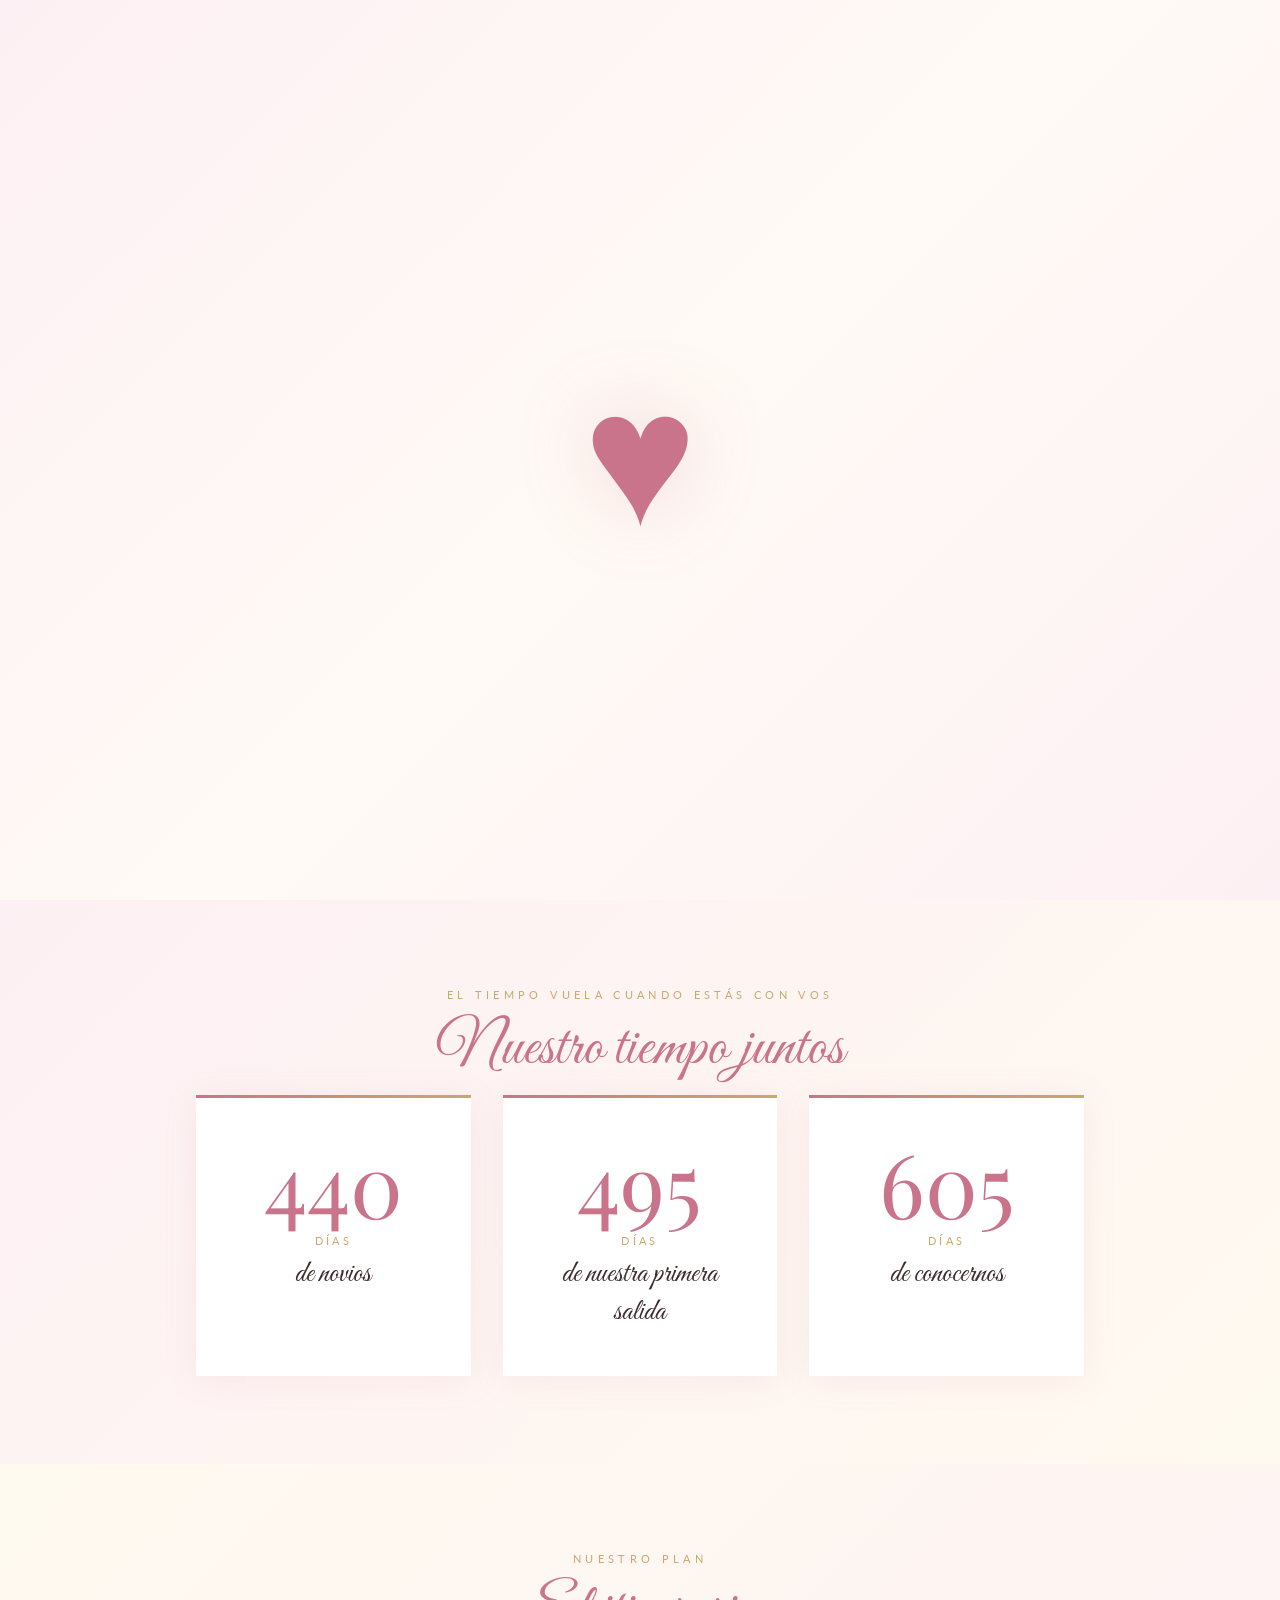
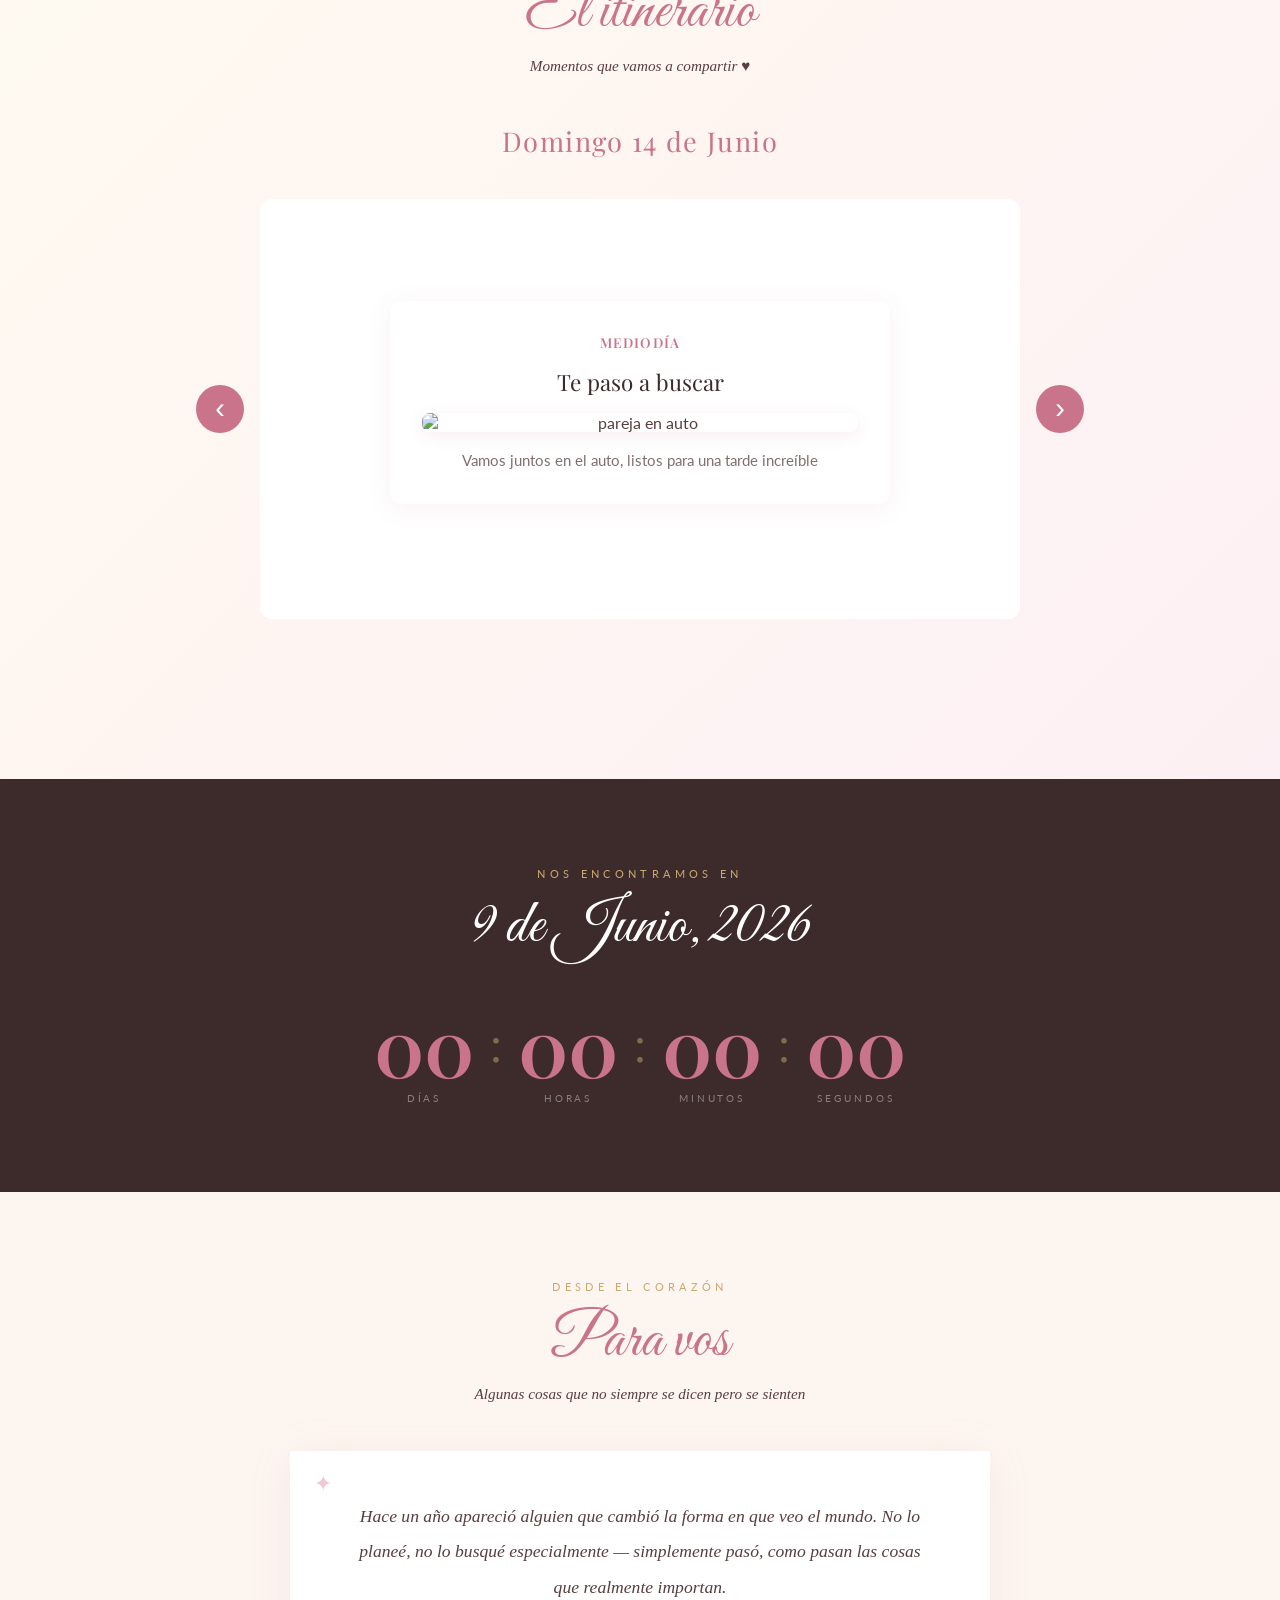
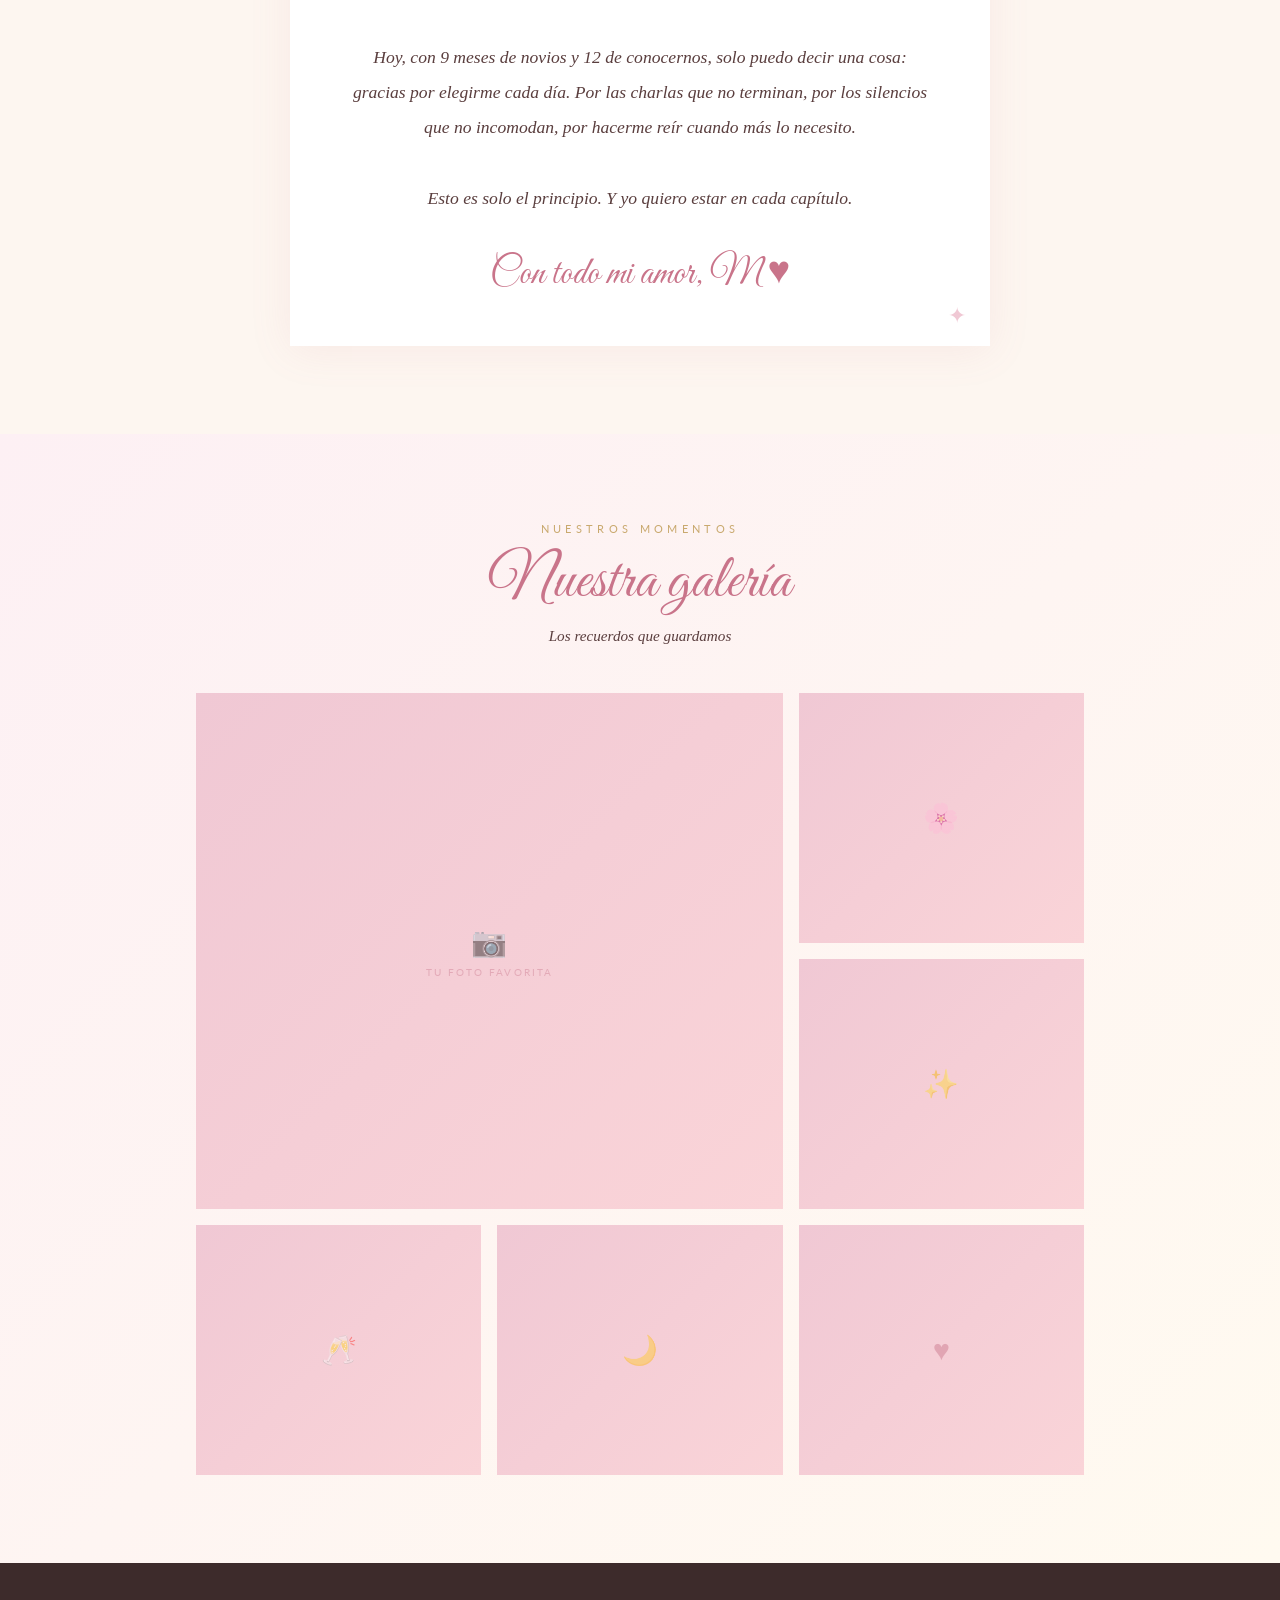
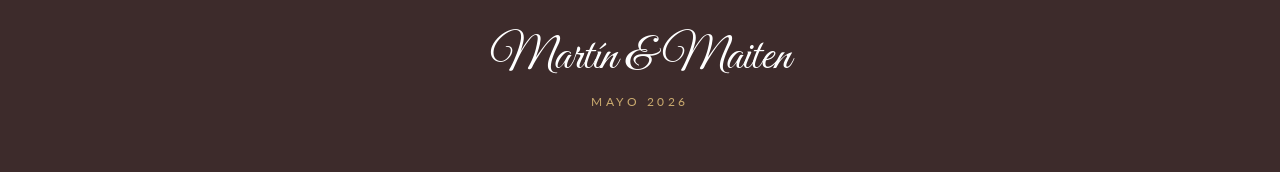
==== commit 1aba0498: "Merge remote changes" ====
--- a/index.html
+++ b/index.html
@@ -3,7 +3,7 @@
 <head>
     <meta charset="UTF-8">
     <meta name="viewport" content="width=device-width, initial-scale=1.0">
-    <title>&lt;3</title>
+    <title>M &amp; M</title>
     <link rel="icon" href="data:image/svg+xml,<svg xmlns=%22http://www.w3.org/2000/svg%22 viewBox=%220 0 100 100%22><text y=%22.9em%22 font-size=%2290%22>💋</text></svg>">
     <link href="https://fonts.googleapis.com/css2?family=Great+Vibes&family=Playfair+Display:ital,wght@0,400;0,600;1,400&family=Lato:wght@300;400&display=swap" rel="stylesheet">
     <link rel="stylesheet" href="./css/styles.css">
